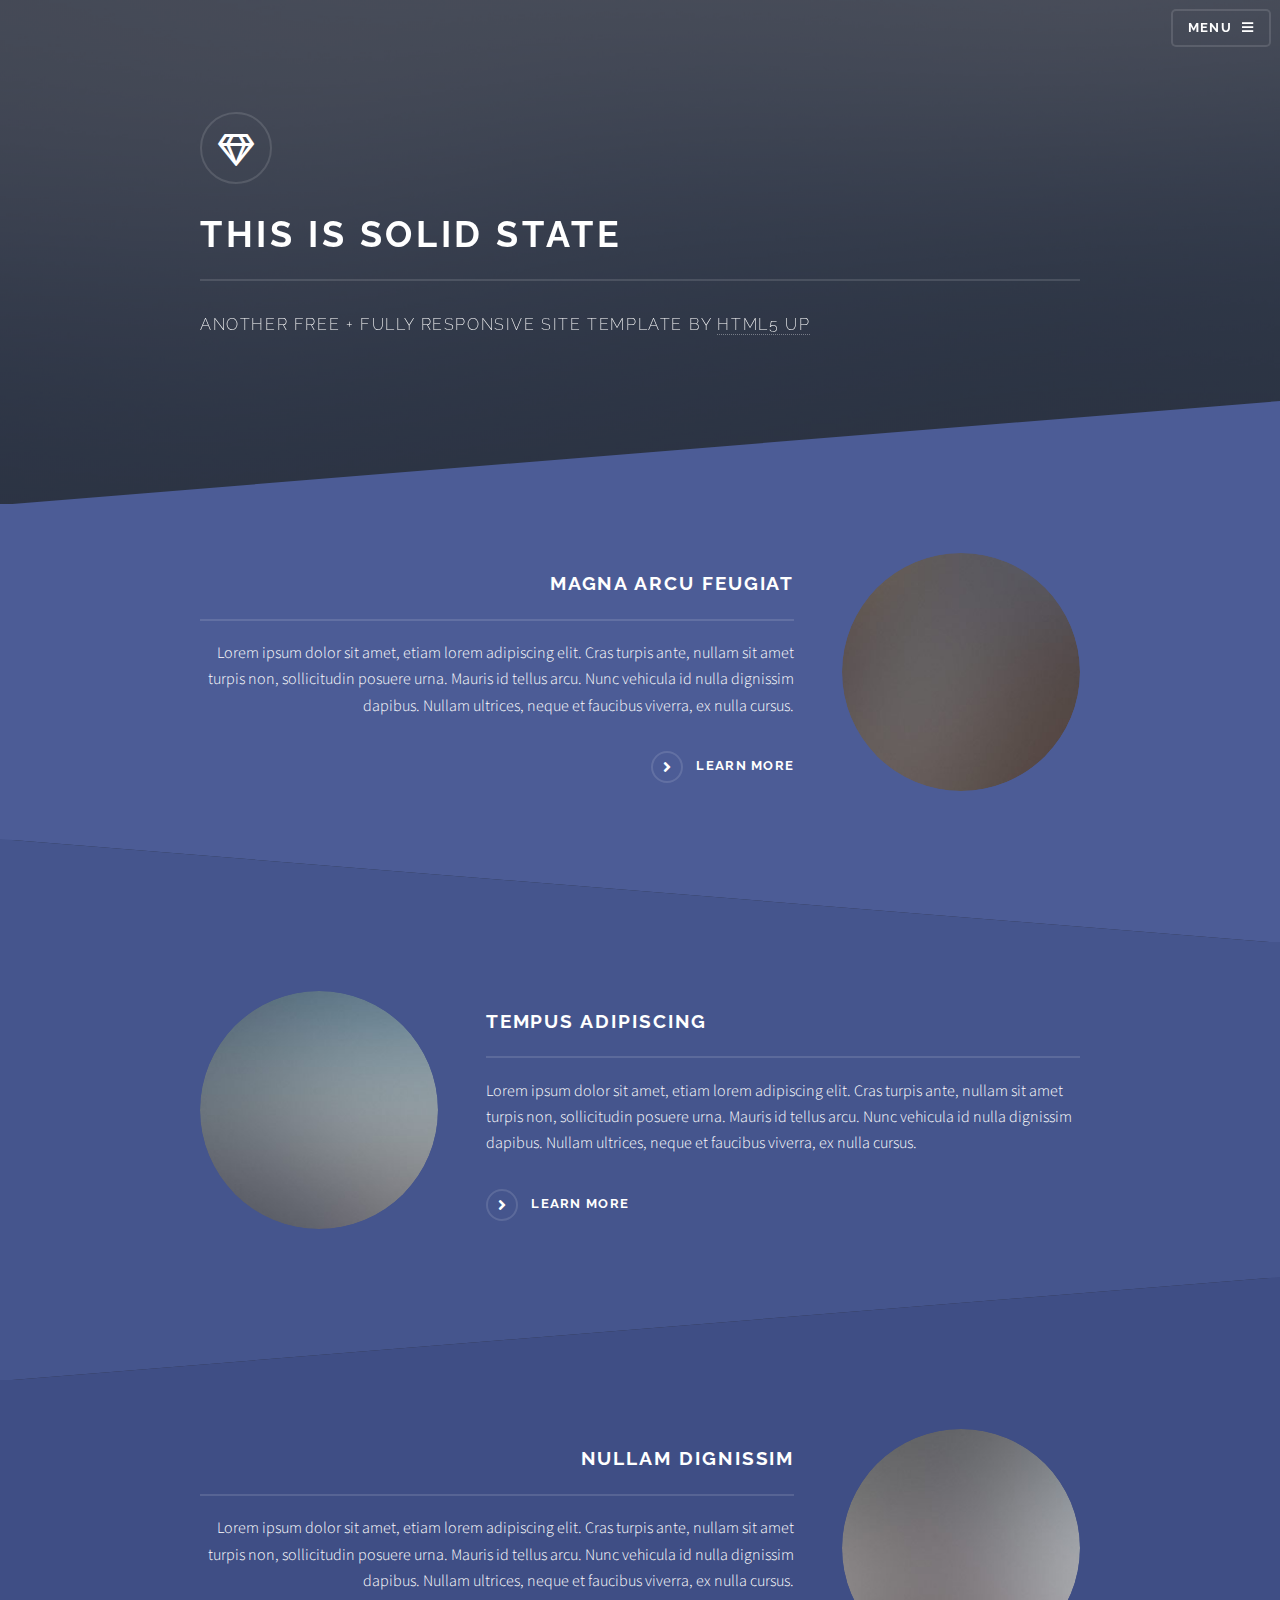
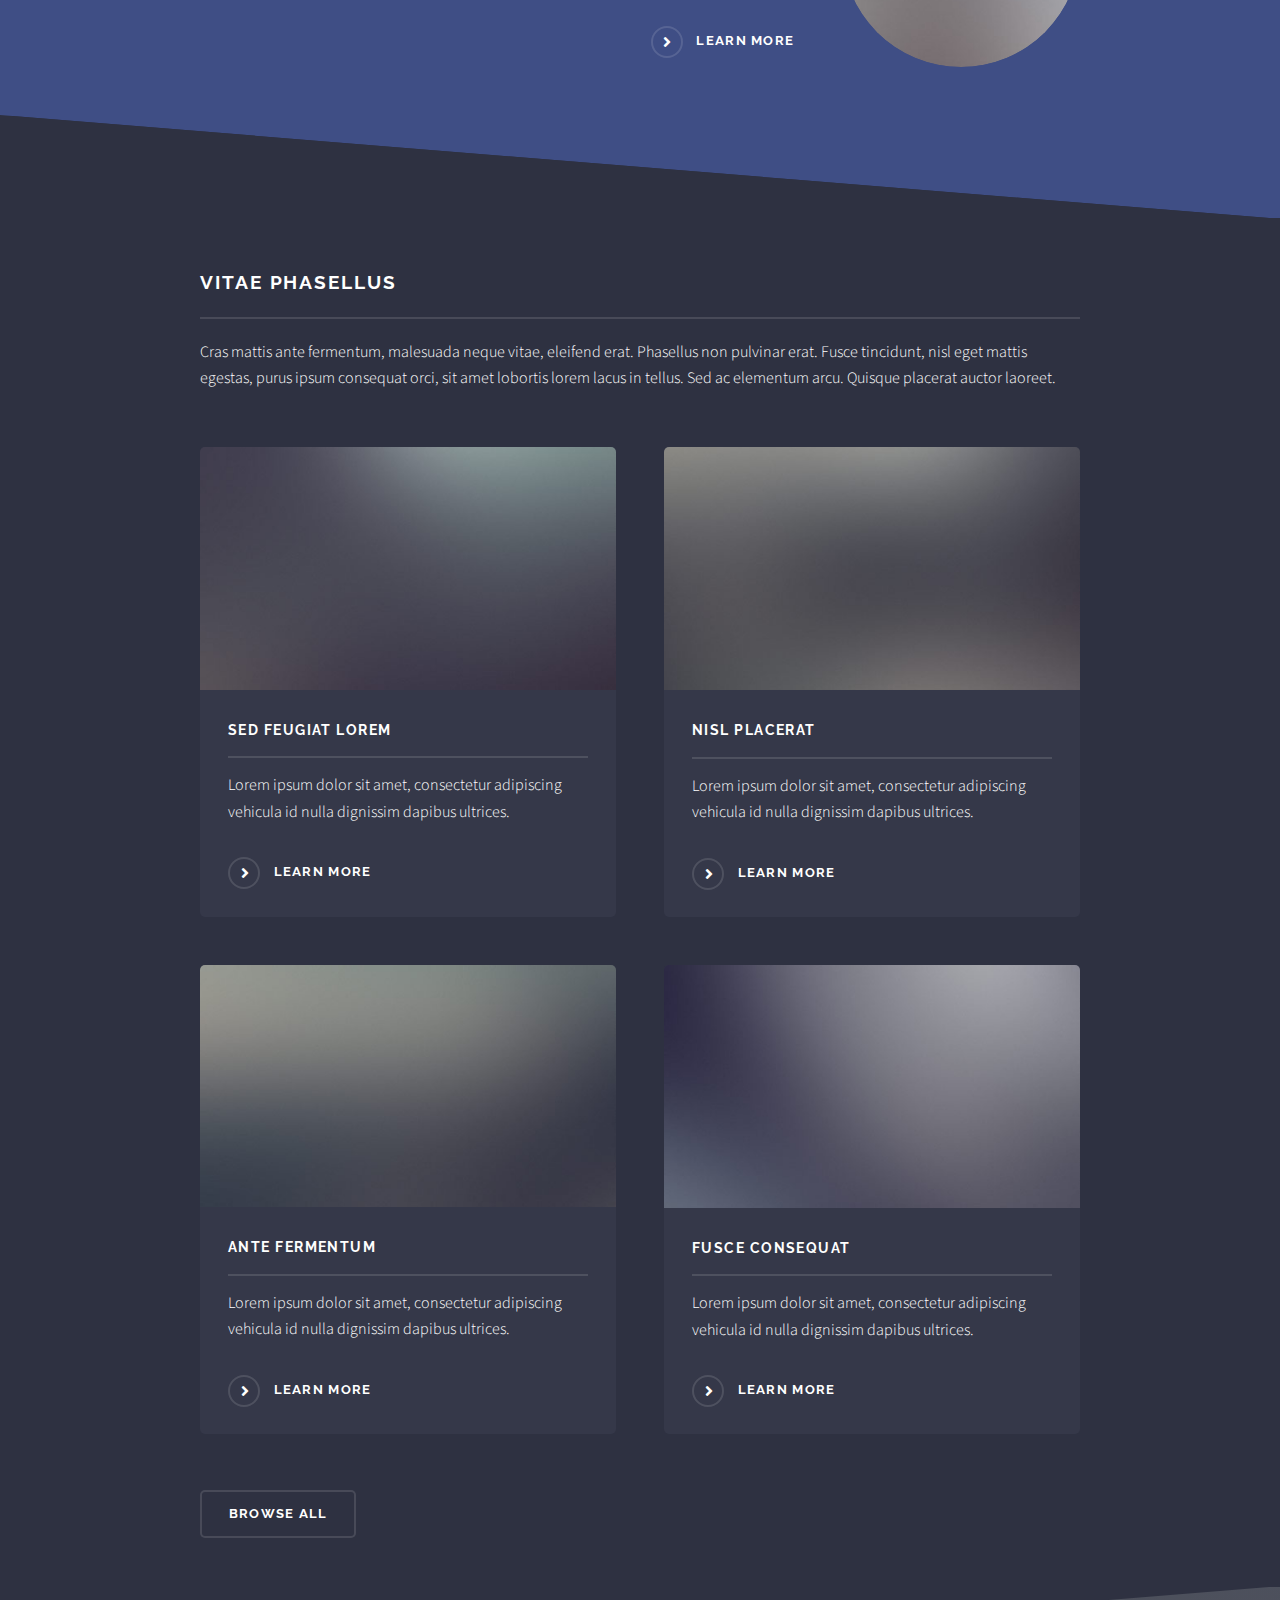
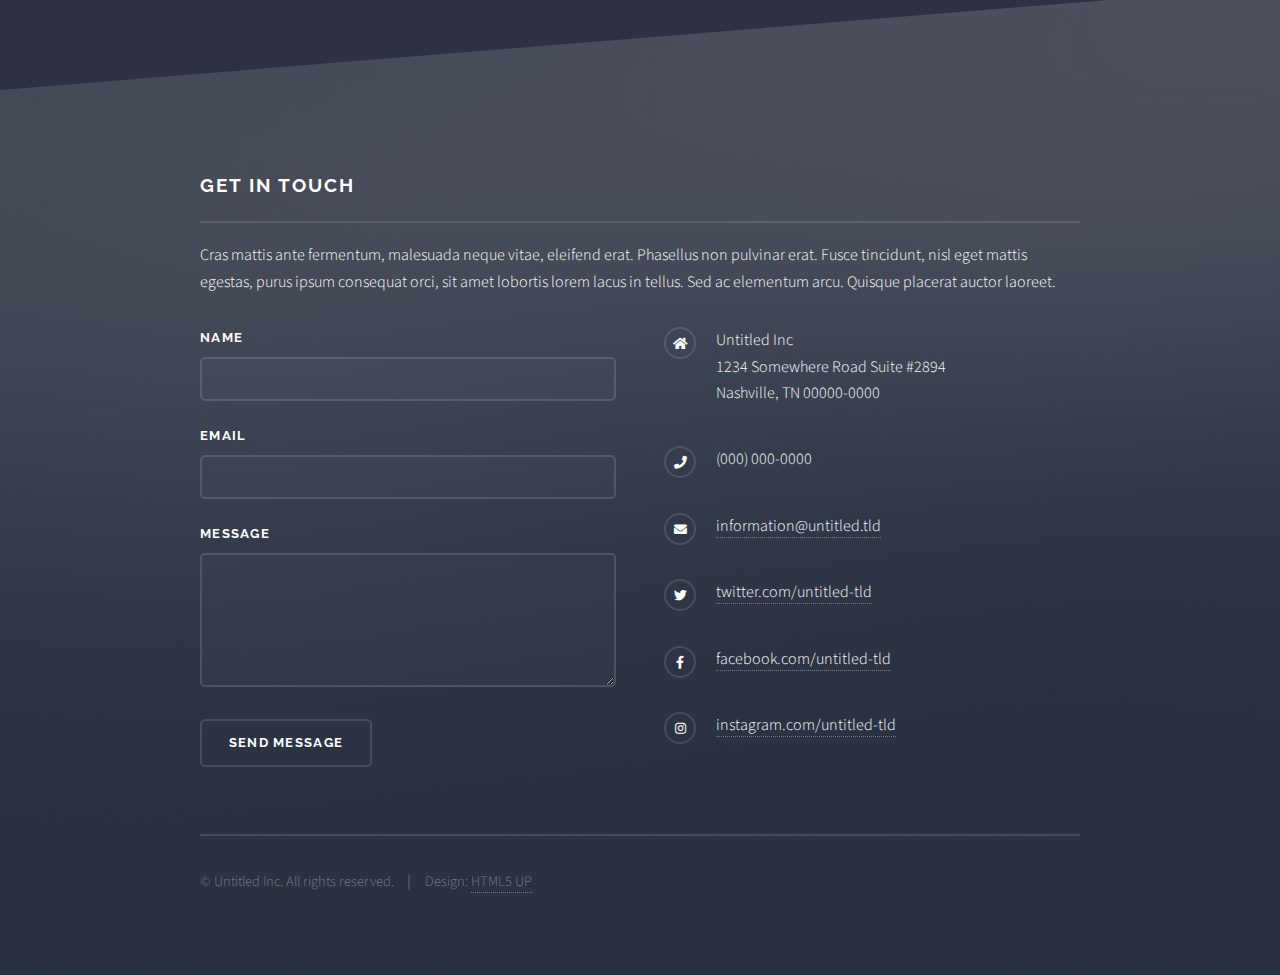
==== index.html @ 5099a747 "Added template files" ====
<!DOCTYPE HTML>
<!--
	Solid State by HTML5 UP
	html5up.net | @ajlkn
	Free for personal and commercial use under the CCA 3.0 license (html5up.net/license)
-->
<html>
	<head>
		<title>Solid State by HTML5 UP</title>
		<meta charset="utf-8" />
		<meta name="viewport" content="width=device-width, initial-scale=1, user-scalable=no" />
		<link rel="stylesheet" href="assets/css/main.css" />
		<noscript><link rel="stylesheet" href="assets/css/noscript.css" /></noscript>
	</head>
	<body class="is-preload">

		<!-- Page Wrapper -->
			<div id="page-wrapper">

				<!-- Header -->
					<header id="header" class="alt">
						<h1><a href="index.html">Solid State</a></h1>
						<nav>
							<a href="#menu">Menu</a>
						</nav>
					</header>

				<!-- Menu -->
					<nav id="menu">
						<div class="inner">
							<h2>Menu</h2>
							<ul class="links">
								<li><a href="index.html">Home</a></li>
								<li><a href="generic.html">Generic</a></li>
								<li><a href="elements.html">Elements</a></li>
								<li><a href="#">Log In</a></li>
								<li><a href="#">Sign Up</a></li>
							</ul>
							<a href="#" class="close">Close</a>
						</div>
					</nav>

				<!-- Banner -->
					<section id="banner">
						<div class="inner">
							<div class="logo"><span class="icon fa-gem"></span></div>
							<h2>This is Solid State</h2>
							<p>Another free + fully responsive site template by <a href="http://html5up.net">HTML5 UP</a></p>
						</div>
					</section>

				<!-- Wrapper -->
					<section id="wrapper">

						<!-- One -->
							<section id="one" class="wrapper spotlight style1">
								<div class="inner">
									<a href="#" class="image"><img src="images/pic01.jpg" alt="" /></a>
									<div class="content">
										<h2 class="major">Magna arcu feugiat</h2>
										<p>Lorem ipsum dolor sit amet, etiam lorem adipiscing elit. Cras turpis ante, nullam sit amet turpis non, sollicitudin posuere urna. Mauris id tellus arcu. Nunc vehicula id nulla dignissim dapibus. Nullam ultrices, neque et faucibus viverra, ex nulla cursus.</p>
										<a href="#" class="special">Learn more</a>
									</div>
								</div>
							</section>

						<!-- Two -->
							<section id="two" class="wrapper alt spotlight style2">
								<div class="inner">
									<a href="#" class="image"><img src="images/pic02.jpg" alt="" /></a>
									<div class="content">
										<h2 class="major">Tempus adipiscing</h2>
										<p>Lorem ipsum dolor sit amet, etiam lorem adipiscing elit. Cras turpis ante, nullam sit amet turpis non, sollicitudin posuere urna. Mauris id tellus arcu. Nunc vehicula id nulla dignissim dapibus. Nullam ultrices, neque et faucibus viverra, ex nulla cursus.</p>
										<a href="#" class="special">Learn more</a>
									</div>
								</div>
							</section>

						<!-- Three -->
							<section id="three" class="wrapper spotlight style3">
								<div class="inner">
									<a href="#" class="image"><img src="images/pic03.jpg" alt="" /></a>
									<div class="content">
										<h2 class="major">Nullam dignissim</h2>
										<p>Lorem ipsum dolor sit amet, etiam lorem adipiscing elit. Cras turpis ante, nullam sit amet turpis non, sollicitudin posuere urna. Mauris id tellus arcu. Nunc vehicula id nulla dignissim dapibus. Nullam ultrices, neque et faucibus viverra, ex nulla cursus.</p>
										<a href="#" class="special">Learn more</a>
									</div>
								</div>
							</section>

						<!-- Four -->
							<section id="four" class="wrapper alt style1">
								<div class="inner">
									<h2 class="major">Vitae phasellus</h2>
									<p>Cras mattis ante fermentum, malesuada neque vitae, eleifend erat. Phasellus non pulvinar erat. Fusce tincidunt, nisl eget mattis egestas, purus ipsum consequat orci, sit amet lobortis lorem lacus in tellus. Sed ac elementum arcu. Quisque placerat auctor laoreet.</p>
									<section class="features">
										<article>
											<a href="#" class="image"><img src="images/pic04.jpg" alt="" /></a>
											<h3 class="major">Sed feugiat lorem</h3>
											<p>Lorem ipsum dolor sit amet, consectetur adipiscing vehicula id nulla dignissim dapibus ultrices.</p>
											<a href="#" class="special">Learn more</a>
										</article>
										<article>
											<a href="#" class="image"><img src="images/pic05.jpg" alt="" /></a>
											<h3 class="major">Nisl placerat</h3>
											<p>Lorem ipsum dolor sit amet, consectetur adipiscing vehicula id nulla dignissim dapibus ultrices.</p>
											<a href="#" class="special">Learn more</a>
										</article>
										<article>
											<a href="#" class="image"><img src="images/pic06.jpg" alt="" /></a>
											<h3 class="major">Ante fermentum</h3>
											<p>Lorem ipsum dolor sit amet, consectetur adipiscing vehicula id nulla dignissim dapibus ultrices.</p>
											<a href="#" class="special">Learn more</a>
										</article>
										<article>
											<a href="#" class="image"><img src="images/pic07.jpg" alt="" /></a>
											<h3 class="major">Fusce consequat</h3>
											<p>Lorem ipsum dolor sit amet, consectetur adipiscing vehicula id nulla dignissim dapibus ultrices.</p>
											<a href="#" class="special">Learn more</a>
										</article>
									</section>
									<ul class="actions">
										<li><a href="#" class="button">Browse All</a></li>
									</ul>
								</div>
							</section>

					</section>

				<!-- Footer -->
					<section id="footer">
						<div class="inner">
							<h2 class="major">Get in touch</h2>
							<p>Cras mattis ante fermentum, malesuada neque vitae, eleifend erat. Phasellus non pulvinar erat. Fusce tincidunt, nisl eget mattis egestas, purus ipsum consequat orci, sit amet lobortis lorem lacus in tellus. Sed ac elementum arcu. Quisque placerat auctor laoreet.</p>
							<form method="post" action="#">
								<div class="fields">
									<div class="field">
										<label for="name">Name</label>
										<input type="text" name="name" id="name" />
									</div>
									<div class="field">
										<label for="email">Email</label>
										<input type="email" name="email" id="email" />
									</div>
									<div class="field">
										<label for="message">Message</label>
										<textarea name="message" id="message" rows="4"></textarea>
									</div>
								</div>
								<ul class="actions">
									<li><input type="submit" value="Send Message" /></li>
								</ul>
							</form>
							<ul class="contact">
								<li class="icon solid fa-home">
									Untitled Inc<br />
									1234 Somewhere Road Suite #2894<br />
									Nashville, TN 00000-0000
								</li>
								<li class="icon solid fa-phone">(000) 000-0000</li>
								<li class="icon solid fa-envelope"><a href="#">information@untitled.tld</a></li>
								<li class="icon brands fa-twitter"><a href="#">twitter.com/untitled-tld</a></li>
								<li class="icon brands fa-facebook-f"><a href="#">facebook.com/untitled-tld</a></li>
								<li class="icon brands fa-instagram"><a href="#">instagram.com/untitled-tld</a></li>
							</ul>
							<ul class="copyright">
								<li>&copy; Untitled Inc. All rights reserved.</li><li>Design: <a href="http://html5up.net">HTML5 UP</a></li>
							</ul>
						</div>
					</section>

			</div>

		<!-- Scripts -->
			<script src="assets/js/jquery.min.js"></script>
			<script src="assets/js/jquery.scrollex.min.js"></script>
			<script src="assets/js/browser.min.js"></script>
			<script src="assets/js/breakpoints.min.js"></script>
			<script src="assets/js/util.js"></script>
			<script src="assets/js/main.js"></script>

	</body>
</html>
---- assets/css/main.css ----
@import url(fontawesome-all.min.css);
@import url("https://fonts.googleapis.com/css?family=Raleway:200,700|Source+Sans+Pro:300,600,300italic,600italic");

/*
	Solid State by HTML5 UP
	html5up.net | @ajlkn
	Free for personal and commercial use under the CCA 3.0 license (html5up.net/license)
*/

html, body, div, span, applet, object,
iframe, h1, h2, h3, h4, h5, h6, p, blockquote,
pre, a, abbr, acronym, address, big, cite,
code, del, dfn, em, img, ins, kbd, q, s, samp,
small, strike, strong, sub, sup, tt, var, b,
u, i, center, dl, dt, dd, ol, ul, li, fieldset,
form, label, legend, table, caption, tbody,
tfoot, thead, tr, th, td, article, aside,
canvas, details, embed, figure, figcaption,
footer, header, hgroup, menu, nav, output, ruby,
section, summary, time, mark, audio, video {
	margin: 0;
	padding: 0;
	border: 0;
	font-size: 100%;
	font: inherit;
	vertical-align: baseline;}

article, aside, details, figcaption, figure,
footer, header, hgroup, menu, nav, section {
	display: block;}

body {
	line-height: 1;
}

ol, ul {
	list-style: none;
}

blockquote, q {
	quotes: none;
}

	blockquote:before, blockquote:after, q:before, q:after {
		content: '';
		content: none;
	}

table {
	border-collapse: collapse;
	border-spacing: 0;
}

body {
	-webkit-text-size-adjust: none;
}

mark {
	background-color: transparent;
	color: inherit;
}

input::-moz-focus-inner {
	border: 0;
	padding: 0;
}

input, select, textarea {
	-moz-appearance: none;
	-webkit-appearance: none;
	-ms-appearance: none;
	appearance: none;
}

/* Basic */

	@-ms-viewport {
		width: device-width;
	}

	body {
		-ms-overflow-style: scrollbar;
	}

	@media screen and (max-width: 480px) {

		html, body {
			min-width: 320px;
		}

	}

	html {
		box-sizing: border-box;
	}

	*, *:before, *:after {
		box-sizing: inherit;
	}

	body {
		background-color: #2e3141;
		background-image: linear-gradient(to top, rgba(46, 49, 65, 0.8), rgba(46, 49, 65, 0.8)), url("../../images/bg.jpg");
		background-size: auto, cover;
		background-attachment: fixed, fixed;
		background-position: center, center;
	}

		body.is-preload *, body.is-preload *:before, body.is-preload *:after {
			-moz-animation: none !important;
			-webkit-animation: none !important;
			-ms-animation: none !important;
			animation: none !important;
			-moz-transition: none !important;
			-webkit-transition: none !important;
			-ms-transition: none !important;
			transition: none !important;
		}

/* Type */

	body, input, select, textarea {
		color: #ffffff;
		font-family: "Source Sans Pro", Helvetica, sans-serif;
		font-size: 16.5pt;
		font-weight: 300;
		line-height: 1.65;
	}

		@media screen and (max-width: 1680px) {

			body, input, select, textarea {
				font-size: 13pt;
			}

		}

		@media screen and (max-width: 1280px) {

			body, input, select, textarea {
				font-size: 12pt;
			}

		}

		@media screen and (max-width: 980px) {

			body, input, select, textarea {
				font-size: 12pt;
			}

		}

		@media screen and (max-width: 736px) {

			body, input, select, textarea {
				font-size: 12pt;
			}

		}

		@media screen and (max-width: 480px) {

			body, input, select, textarea {
				font-size: 12pt;
			}

		}

	a {
		-moz-transition: color 0.2s ease-in-out, border-bottom-color 0.2s ease-in-out;
		-webkit-transition: color 0.2s ease-in-out, border-bottom-color 0.2s ease-in-out;
		-ms-transition: color 0.2s ease-in-out, border-bottom-color 0.2s ease-in-out;
		transition: color 0.2s ease-in-out, border-bottom-color 0.2s ease-in-out;
		border-bottom: dotted 1px rgba(255, 255, 255, 0.35);
		color: #ffffff;
		text-decoration: none;
	}

		a:hover {
			border-bottom-color: transparent;
			color: #ffffff !important;
		}

		a.special:not(.button) {
			text-decoration: none;
			border-bottom: 0;
			display: block;
			font-family: Raleway, Helvetica, sans-serif;
			font-size: 0.8em;
			font-weight: 700;
			letter-spacing: 0.1em;
			margin: 0 0 2em 0;
			text-transform: uppercase;
		}

			a.special:not(.button):before {
				-moz-osx-font-smoothing: grayscale;
				-webkit-font-smoothing: antialiased;
				display: inline-block;
				font-style: normal;
				font-variant: normal;
				text-rendering: auto;
				line-height: 1;
				text-transform: none !important;
				font-family: 'Font Awesome 5 Free';
				font-weight: 900;
			}

			a.special:not(.button):before {
				-moz-transition: background-color 0.2s ease-in-out;
				-webkit-transition: background-color 0.2s ease-in-out;
				-ms-transition: background-color 0.2s ease-in-out;
				transition: background-color 0.2s ease-in-out;
				border-radius: 100%;
				border: solid 2px rgba(255, 255, 255, 0.125);
				content: '\f105';
				display: inline-block;
				font-size: 1.25em;
				height: 2em;
				line-height: 1.75em;
				margin-right: 0.85em;
				text-align: center;
				text-indent: 0.15em;
				vertical-align: middle;
				width: 2em;
			}

			a.special:not(.button):hover:before {
				background-color: rgba(255, 255, 255, 0.025);
			}

			a.special:not(.button):active:before {
				background-color: rgba(255, 255, 255, 0.075);
			}

	strong, b {
		color: #ffffff;
		font-weight: 600;
	}

	em, i {
		font-style: italic;
	}

	p {
		margin: 0 0 2em 0;
	}

	h1, h2, h3, h4, h5, h6 {
		color: #ffffff;
		font-family: Raleway, Helvetica, sans-serif;
		font-weight: 700;
		letter-spacing: 0.1em;
		margin: 0 0 1em 0;
		text-transform: uppercase;
	}

		h1 a, h2 a, h3 a, h4 a, h5 a, h6 a {
			color: inherit;
			text-decoration: none;
			border-bottom: 0;
		}

		h1 span, h2 span, h3 span, h4 span, h5 span, h6 span {
			font-weight: 200;
		}

		h1.major, h2.major, h3.major, h4.major, h5.major, h6.major {
			padding-bottom: 1em;
			border-bottom: solid 2px rgba(255, 255, 255, 0.125);
		}

	h2 {
		font-size: 1.2em;
	}

	h3 {
		font-size: 0.9em;
	}

	h4 {
		font-size: 0.7em;
	}

	h5 {
		font-size: 0.7em;
	}

	h6 {
		font-size: 0.7em;
	}

	@media screen and (max-width: 736px) {

		h2 {
			font-size: 1em;
		}

		h3 {
			font-size: 0.8em;
		}

	}

	sub {
		font-size: 0.8em;
		position: relative;
		top: 0.5em;
	}

	sup {
		font-size: 0.8em;
		position: relative;
		top: -0.5em;
	}

	blockquote {
		border-left: solid 4px rgba(255, 255, 255, 0.125);
		font-style: italic;
		margin: 0 0 2em 0;
		padding: 0.5em 0 0.5em 2em;
	}

	code {
		background: rgba(255, 255, 255, 0.025);
		border-radius: 5px;
		border: solid 2px rgba(255, 255, 255, 0.125);
		font-family: "Courier New", monospace;
		font-size: 0.9em;
		margin: 0 0.25em;
		padding: 0.25em 0.65em;
	}

	pre {
		-webkit-overflow-scrolling: touch;
		font-family: "Courier New", monospace;
		font-size: 0.9em;
		margin: 0 0 2em 0;
	}

		pre code {
			display: block;
			line-height: 1.75em;
			padding: 1em 1.5em;
			overflow-x: auto;
		}

	hr {
		border: 0;
		border-bottom: solid 2px rgba(255, 255, 255, 0.125);
		margin: 2.5em 0;
	}

		hr.major {
			margin: 4em 0;
		}

	.align-left {
		text-align: left;
	}

	.align-center {
		text-align: center;
	}

	.align-right {
		text-align: right;
	}

/* Row */

	.row {
		display: flex;
		flex-wrap: wrap;
		box-sizing: border-box;
		align-items: stretch;
	}

		.row > * {
			box-sizing: border-box;
		}

		.row.gtr-uniform > * > :last-child {
			margin-bottom: 0;
		}

		.row.aln-left {
			justify-content: flex-start;
		}

		.row.aln-center {
			justify-content: center;
		}

		.row.aln-right {
			justify-content: flex-end;
		}

		.row.aln-top {
			align-items: flex-start;
		}

		.row.aln-middle {
			align-items: center;
		}

		.row.aln-bottom {
			align-items: flex-end;
		}

		.row > .imp {
			order: -1;
		}

		.row > .col-1 {
			width: 8.33333%;
		}

		.row > .off-1 {
			margin-left: 8.33333%;
		}

		.row > .col-2 {
			width: 16.66667%;
		}

		.row > .off-2 {
			margin-left: 16.66667%;
		}

		.row > .col-3 {
			width: 25%;
		}

		.row > .off-3 {
			margin-left: 25%;
		}

		.row > .col-4 {
			width: 33.33333%;
		}

		.row > .off-4 {
			margin-left: 33.33333%;
		}

		.row > .col-5 {
			width: 41.66667%;
		}

		.row > .off-5 {
			margin-left: 41.66667%;
		}

		.row > .col-6 {
			width: 50%;
		}

		.row > .off-6 {
			margin-left: 50%;
		}

		.row > .col-7 {
			width: 58.33333%;
		}

		.row > .off-7 {
			margin-left: 58.33333%;
		}

		.row > .col-8 {
			width: 66.66667%;
		}

		.row > .off-8 {
			margin-left: 66.66667%;
		}

		.row > .col-9 {
			width: 75%;
		}

		.row > .off-9 {
			margin-left: 75%;
		}

		.row > .col-10 {
			width: 83.33333%;
		}

		.row > .off-10 {
			margin-left: 83.33333%;
		}

		.row > .col-11 {
			width: 91.66667%;
		}

		.row > .off-11 {
			margin-left: 91.66667%;
		}

		.row > .col-12 {
			width: 100%;
		}

		.row > .off-12 {
			margin-left: 100%;
		}

		.row.gtr-0 {
			margin-top: 0;
			margin-left: 0em;
		}

			.row.gtr-0 > * {
				padding: 0 0 0 0em;
			}

			.row.gtr-0.gtr-uniform {
				margin-top: 0em;
			}

				.row.gtr-0.gtr-uniform > * {
					padding-top: 0em;
				}

		.row.gtr-25 {
			margin-top: 0;
			margin-left: -0.4375em;
		}

			.row.gtr-25 > * {
				padding: 0 0 0 0.4375em;
			}

			.row.gtr-25.gtr-uniform {
				margin-top: -0.4375em;
			}

				.row.gtr-25.gtr-uniform > * {
					padding-top: 0.4375em;
				}

		.row.gtr-50 {
			margin-top: 0;
			margin-left: -0.875em;
		}

			.row.gtr-50 > * {
				padding: 0 0 0 0.875em;
			}

			.row.gtr-50.gtr-uniform {
				margin-top: -0.875em;
			}

				.row.gtr-50.gtr-uniform > * {
					padding-top: 0.875em;
				}

		.row {
			margin-top: 0;
			margin-left: -1.75em;
		}

			.row > * {
				padding: 0 0 0 1.75em;
			}

			.row.gtr-uniform {
				margin-top: -1.75em;
			}

				.row.gtr-uniform > * {
					padding-top: 1.75em;
				}

		.row.gtr-150 {
			margin-top: 0;
			margin-left: -2.625em;
		}

			.row.gtr-150 > * {
				padding: 0 0 0 2.625em;
			}

			.row.gtr-150.gtr-uniform {
				margin-top: -2.625em;
			}

				.row.gtr-150.gtr-uniform > * {
					padding-top: 2.625em;
				}

		.row.gtr-200 {
			margin-top: 0;
			margin-left: -3.5em;
		}

			.row.gtr-200 > * {
				padding: 0 0 0 3.5em;
			}

			.row.gtr-200.gtr-uniform {
				margin-top: -3.5em;
			}

				.row.gtr-200.gtr-uniform > * {
					padding-top: 3.5em;
				}

		@media screen and (max-width: 1680px) {

			.row {
				display: flex;
				flex-wrap: wrap;
				box-sizing: border-box;
				align-items: stretch;
			}

				.row > * {
					box-sizing: border-box;
				}

				.row.gtr-uniform > * > :last-child {
					margin-bottom: 0;
				}

				.row.aln-left {
					justify-content: flex-start;
				}

				.row.aln-center {
					justify-content: center;
				}

				.row.aln-right {
					justify-content: flex-end;
				}

				.row.aln-top {
					align-items: flex-start;
				}

				.row.aln-middle {
					align-items: center;
				}

				.row.aln-bottom {
					align-items: flex-end;
				}

				.row > .imp-xlarge {
					order: -1;
				}

				.row > .col-1-xlarge {
					width: 8.33333%;
				}

				.row > .off-1-xlarge {
					margin-left: 8.33333%;
				}

				.row > .col-2-xlarge {
					width: 16.66667%;
				}

				.row > .off-2-xlarge {
					margin-left: 16.66667%;
				}

				.row > .col-3-xlarge {
					width: 25%;
				}

				.row > .off-3-xlarge {
					margin-left: 25%;
				}

				.row > .col-4-xlarge {
					width: 33.33333%;
				}

				.row > .off-4-xlarge {
					margin-left: 33.33333%;
				}

				.row > .col-5-xlarge {
					width: 41.66667%;
				}

				.row > .off-5-xlarge {
					margin-left: 41.66667%;
				}

				.row > .col-6-xlarge {
					width: 50%;
				}

				.row > .off-6-xlarge {
					margin-left: 50%;
				}

				.row > .col-7-xlarge {
					width: 58.33333%;
				}

				.row > .off-7-xlarge {
					margin-left: 58.33333%;
				}

				.row > .col-8-xlarge {
					width: 66.66667%;
				}

				.row > .off-8-xlarge {
					margin-left: 66.66667%;
				}

				.row > .col-9-xlarge {
					width: 75%;
				}

				.row > .off-9-xlarge {
					margin-left: 75%;
				}

				.row > .col-10-xlarge {
					width: 83.33333%;
				}

				.row > .off-10-xlarge {
					margin-left: 83.33333%;
				}

				.row > .col-11-xlarge {
					width: 91.66667%;
				}

				.row > .off-11-xlarge {
					margin-left: 91.66667%;
				}

				.row > .col-12-xlarge {
					width: 100%;
				}

				.row > .off-12-xlarge {
					margin-left: 100%;
				}

				.row.gtr-0 {
					margin-top: 0;
					margin-left: 0em;
				}

					.row.gtr-0 > * {
						padding: 0 0 0 0em;
					}

					.row.gtr-0.gtr-uniform {
						margin-top: 0em;
					}

						.row.gtr-0.gtr-uniform > * {
							padding-top: 0em;
						}

				.row.gtr-25 {
					margin-top: 0;
					margin-left: -0.4375em;
				}

					.row.gtr-25 > * {
						padding: 0 0 0 0.4375em;
					}

					.row.gtr-25.gtr-uniform {
						margin-top: -0.4375em;
					}

						.row.gtr-25.gtr-uniform > * {
							padding-top: 0.4375em;
						}

				.row.gtr-50 {
					margin-top: 0;
					margin-left: -0.875em;
				}

					.row.gtr-50 > * {
						padding: 0 0 0 0.875em;
					}

					.row.gtr-50.gtr-uniform {
						margin-top: -0.875em;
					}

						.row.gtr-50.gtr-uniform > * {
							padding-top: 0.875em;
						}

				.row {
					margin-top: 0;
					margin-left: -1.75em;
				}

					.row > * {
						padding: 0 0 0 1.75em;
					}

					.row.gtr-uniform {
						margin-top: -1.75em;
					}

						.row.gtr-uniform > * {
							padding-top: 1.75em;
						}

				.row.gtr-150 {
					margin-top: 0;
					margin-left: -2.625em;
				}

					.row.gtr-150 > * {
						padding: 0 0 0 2.625em;
					}

					.row.gtr-150.gtr-uniform {
						margin-top: -2.625em;
					}

						.row.gtr-150.gtr-uniform > * {
							padding-top: 2.625em;
						}

				.row.gtr-200 {
					margin-top: 0;
					margin-left: -3.5em;
				}

					.row.gtr-200 > * {
						padding: 0 0 0 3.5em;
					}

					.row.gtr-200.gtr-uniform {
						margin-top: -3.5em;
					}

						.row.gtr-200.gtr-uniform > * {
							padding-top: 3.5em;
						}

		}

		@media screen and (max-width: 1280px) {

			.row {
				display: flex;
				flex-wrap: wrap;
				box-sizing: border-box;
				align-items: stretch;
			}

				.row > * {
					box-sizing: border-box;
				}

				.row.gtr-uniform > * > :last-child {
					margin-bottom: 0;
				}

				.row.aln-left {
					justify-content: flex-start;
				}

				.row.aln-center {
					justify-content: center;
				}

				.row.aln-right {
					justify-content: flex-end;
				}

				.row.aln-top {
					align-items: flex-start;
				}

				.row.aln-middle {
					align-items: center;
				}

				.row.aln-bottom {
					align-items: flex-end;
				}

				.row > .imp-large {
					order: -1;
				}

				.row > .col-1-large {
					width: 8.33333%;
				}

				.row > .off-1-large {
					margin-left: 8.33333%;
				}

				.row > .col-2-large {
					width: 16.66667%;
				}

				.row > .off-2-large {
					margin-left: 16.66667%;
				}

				.row > .col-3-large {
					width: 25%;
				}

				.row > .off-3-large {
					margin-left: 25%;
				}

				.row > .col-4-large {
					width: 33.33333%;
				}

				.row > .off-4-large {
					margin-left: 33.33333%;
				}

				.row > .col-5-large {
					width: 41.66667%;
				}

				.row > .off-5-large {
					margin-left: 41.66667%;
				}

				.row > .col-6-large {
					width: 50%;
				}

				.row > .off-6-large {
					margin-left: 50%;
				}

				.row > .col-7-large {
					width: 58.33333%;
				}

				.row > .off-7-large {
					margin-left: 58.33333%;
				}

				.row > .col-8-large {
					width: 66.66667%;
				}

				.row > .off-8-large {
					margin-left: 66.66667%;
				}

				.row > .col-9-large {
					width: 75%;
				}

				.row > .off-9-large {
					margin-left: 75%;
				}

				.row > .col-10-large {
					width: 83.33333%;
				}

				.row > .off-10-large {
					margin-left: 83.33333%;
				}

				.row > .col-11-large {
					width: 91.66667%;
				}

				.row > .off-11-large {
					margin-left: 91.66667%;
				}

				.row > .col-12-large {
					width: 100%;
				}

				.row > .off-12-large {
					margin-left: 100%;
				}

				.row.gtr-0 {
					margin-top: 0;
					margin-left: 0em;
				}

					.row.gtr-0 > * {
						padding: 0 0 0 0em;
					}

					.row.gtr-0.gtr-uniform {
						margin-top: 0em;
					}

						.row.gtr-0.gtr-uniform > * {
							padding-top: 0em;
						}

				.row.gtr-25 {
					margin-top: 0;
					margin-left: -0.4375em;
				}

					.row.gtr-25 > * {
						padding: 0 0 0 0.4375em;
					}

					.row.gtr-25.gtr-uniform {
						margin-top: -0.4375em;
					}

						.row.gtr-25.gtr-uniform > * {
							padding-top: 0.4375em;
						}

				.row.gtr-50 {
					margin-top: 0;
					margin-left: -0.875em;
				}

					.row.gtr-50 > * {
						padding: 0 0 0 0.875em;
					}

					.row.gtr-50.gtr-uniform {
						margin-top: -0.875em;
					}

						.row.gtr-50.gtr-uniform > * {
							padding-top: 0.875em;
						}

				.row {
					margin-top: 0;
					margin-left: -1.75em;
				}

					.row > * {
						padding: 0 0 0 1.75em;
					}

					.row.gtr-uniform {
						margin-top: -1.75em;
					}

						.row.gtr-uniform > * {
							padding-top: 1.75em;
						}

				.row.gtr-150 {
					margin-top: 0;
					margin-left: -2.625em;
				}

					.row.gtr-150 > * {
						padding: 0 0 0 2.625em;
					}

					.row.gtr-150.gtr-uniform {
						margin-top: -2.625em;
					}

						.row.gtr-150.gtr-uniform > * {
							padding-top: 2.625em;
						}

				.row.gtr-200 {
					margin-top: 0;
					margin-left: -3.5em;
				}

					.row.gtr-200 > * {
						padding: 0 0 0 3.5em;
					}

					.row.gtr-200.gtr-uniform {
						margin-top: -3.5em;
					}

						.row.gtr-200.gtr-uniform > * {
							padding-top: 3.5em;
						}

		}

		@media screen and (max-width: 980px) {

			.row {
				display: flex;
				flex-wrap: wrap;
				box-sizing: border-box;
				align-items: stretch;
			}

				.row > * {
					box-sizing: border-box;
				}

				.row.gtr-uniform > * > :last-child {
					margin-bottom: 0;
				}

				.row.aln-left {
					justify-content: flex-start;
				}

				.row.aln-center {
					justify-content: center;
				}

				.row.aln-right {
					justify-content: flex-end;
				}

				.row.aln-top {
					align-items: flex-start;
				}

				.row.aln-middle {
					align-items: center;
				}

				.row.aln-bottom {
					align-items: flex-end;
				}

				.row > .imp-medium {
					order: -1;
				}

				.row > .col-1-medium {
					width: 8.33333%;
				}

				.row > .off-1-medium {
					margin-left: 8.33333%;
				}

				.row > .col-2-medium {
					width: 16.66667%;
				}

				.row > .off-2-medium {
					margin-left: 16.66667%;
				}

				.row > .col-3-medium {
					width: 25%;
				}

				.row > .off-3-medium {
					margin-left: 25%;
				}

				.row > .col-4-medium {
					width: 33.33333%;
				}

				.row > .off-4-medium {
					margin-left: 33.33333%;
				}

				.row > .col-5-medium {
					width: 41.66667%;
				}

				.row > .off-5-medium {
					margin-left: 41.66667%;
				}

				.row > .col-6-medium {
					width: 50%;
				}

				.row > .off-6-medium {
					margin-left: 50%;
				}

				.row > .col-7-medium {
					width: 58.33333%;
				}

				.row > .off-7-medium {
					margin-left: 58.33333%;
				}

				.row > .col-8-medium {
					width: 66.66667%;
				}

				.row > .off-8-medium {
					margin-left: 66.66667%;
				}

				.row > .col-9-medium {
					width: 75%;
				}

				.row > .off-9-medium {
					margin-left: 75%;
				}

				.row > .col-10-medium {
					width: 83.33333%;
				}

				.row > .off-10-medium {
					margin-left: 83.33333%;
				}

				.row > .col-11-medium {
					width: 91.66667%;
				}

				.row > .off-11-medium {
					margin-left: 91.66667%;
				}

				.row > .col-12-medium {
					width: 100%;
				}

				.row > .off-12-medium {
					margin-left: 100%;
				}

				.row.gtr-0 {
					margin-top: 0;
					margin-left: 0em;
				}

					.row.gtr-0 > * {
						padding: 0 0 0 0em;
					}

					.row.gtr-0.gtr-uniform {
						margin-top: 0em;
					}

						.row.gtr-0.gtr-uniform > * {
							padding-top: 0em;
						}

				.row.gtr-25 {
					margin-top: 0;
					margin-left: -0.4375em;
				}

					.row.gtr-25 > * {
						padding: 0 0 0 0.4375em;
					}

					.row.gtr-25.gtr-uniform {
						margin-top: -0.4375em;
					}

						.row.gtr-25.gtr-uniform > * {
							padding-top: 0.4375em;
						}

				.row.gtr-50 {
					margin-top: 0;
					margin-left: -0.875em;
				}

					.row.gtr-50 > * {
						padding: 0 0 0 0.875em;
					}

					.row.gtr-50.gtr-uniform {
						margin-top: -0.875em;
					}

						.row.gtr-50.gtr-uniform > * {
							padding-top: 0.875em;
						}

				.row {
					margin-top: 0;
					margin-left: -1.75em;
				}

					.row > * {
						padding: 0 0 0 1.75em;
					}

					.row.gtr-uniform {
						margin-top: -1.75em;
					}

						.row.gtr-uniform > * {
							padding-top: 1.75em;
						}

				.row.gtr-150 {
					margin-top: 0;
					margin-left: -2.625em;
				}

					.row.gtr-150 > * {
						padding: 0 0 0 2.625em;
					}

					.row.gtr-150.gtr-uniform {
						margin-top: -2.625em;
					}

						.row.gtr-150.gtr-uniform > * {
							padding-top: 2.625em;
						}

				.row.gtr-200 {
					margin-top: 0;
					margin-left: -3.5em;
				}

					.row.gtr-200 > * {
						padding: 0 0 0 3.5em;
					}

					.row.gtr-200.gtr-uniform {
						margin-top: -3.5em;
					}

						.row.gtr-200.gtr-uniform > * {
							padding-top: 3.5em;
						}

		}

		@media screen and (max-width: 736px) {

			.row {
				display: flex;
				flex-wrap: wrap;
				box-sizing: border-box;
				align-items: stretch;
			}

				.row > * {
					box-sizing: border-box;
				}

				.row.gtr-uniform > * > :last-child {
					margin-bottom: 0;
				}

				.row.aln-left {
					justify-content: flex-start;
				}

				.row.aln-center {
					justify-content: center;
				}

				.row.aln-right {
					justify-content: flex-end;
				}

				.row.aln-top {
					align-items: flex-start;
				}

				.row.aln-middle {
					align-items: center;
				}

				.row.aln-bottom {
					align-items: flex-end;
				}

				.row > .imp-small {
					order: -1;
				}

				.row > .col-1-small {
					width: 8.33333%;
				}

				.row > .off-1-small {
					margin-left: 8.33333%;
				}

				.row > .col-2-small {
					width: 16.66667%;
				}

				.row > .off-2-small {
					margin-left: 16.66667%;
				}

				.row > .col-3-small {
					width: 25%;
				}

				.row > .off-3-small {
					margin-left: 25%;
				}

				.row > .col-4-small {
					width: 33.33333%;
				}

				.row > .off-4-small {
					margin-left: 33.33333%;
				}

				.row > .col-5-small {
					width: 41.66667%;
				}

				.row > .off-5-small {
					margin-left: 41.66667%;
				}

				.row > .col-6-small {
					width: 50%;
				}

				.row > .off-6-small {
					margin-left: 50%;
				}

				.row > .col-7-small {
					width: 58.33333%;
				}

				.row > .off-7-small {
					margin-left: 58.33333%;
				}

				.row > .col-8-small {
					width: 66.66667%;
				}

				.row > .off-8-small {
					margin-left: 66.66667%;
				}

				.row > .col-9-small {
					width: 75%;
				}

				.row > .off-9-small {
					margin-left: 75%;
				}

				.row > .col-10-small {
					width: 83.33333%;
				}

				.row > .off-10-small {
					margin-left: 83.33333%;
				}

				.row > .col-11-small {
					width: 91.66667%;
				}

				.row > .off-11-small {
					margin-left: 91.66667%;
				}

				.row > .col-12-small {
					width: 100%;
				}

				.row > .off-12-small {
					margin-left: 100%;
				}

				.row.gtr-0 {
					margin-top: 0;
					margin-left: 0em;
				}

					.row.gtr-0 > * {
						padding: 0 0 0 0em;
					}

					.row.gtr-0.gtr-uniform {
						margin-top: 0em;
					}

						.row.gtr-0.gtr-uniform > * {
							padding-top: 0em;
						}

				.row.gtr-25 {
					margin-top: 0;
					margin-left: -0.3125em;
				}

					.row.gtr-25 > * {
						padding: 0 0 0 0.3125em;
					}

					.row.gtr-25.gtr-uniform {
						margin-top: -0.3125em;
					}

						.row.gtr-25.gtr-uniform > * {
							padding-top: 0.3125em;
						}

				.row.gtr-50 {
					margin-top: 0;
					margin-left: -0.625em;
				}

					.row.gtr-50 > * {
						padding: 0 0 0 0.625em;
					}

					.row.gtr-50.gtr-uniform {
						margin-top: -0.625em;
					}

						.row.gtr-50.gtr-uniform > * {
							padding-top: 0.625em;
						}

				.row {
					margin-top: 0;
					margin-left: -1.25em;
				}

					.row > * {
						padding: 0 0 0 1.25em;
					}

					.row.gtr-uniform {
						margin-top: -1.25em;
					}

						.row.gtr-uniform > * {
							padding-top: 1.25em;
						}

				.row.gtr-150 {
					margin-top: 0;
					margin-left: -1.875em;
				}

					.row.gtr-150 > * {
						padding: 0 0 0 1.875em;
					}

					.row.gtr-150.gtr-uniform {
						margin-top: -1.875em;
					}

						.row.gtr-150.gtr-uniform > * {
							padding-top: 1.875em;
						}

				.row.gtr-200 {
					margin-top: 0;
					margin-left: -2.5em;
				}

					.row.gtr-200 > * {
						padding: 0 0 0 2.5em;
					}

					.row.gtr-200.gtr-uniform {
						margin-top: -2.5em;
					}

						.row.gtr-200.gtr-uniform > * {
							padding-top: 2.5em;
						}

		}

		@media screen and (max-width: 480px) {

			.row {
				display: flex;
				flex-wrap: wrap;
				box-sizing: border-box;
				align-items: stretch;
			}

				.row > * {
					box-sizing: border-box;
				}

				.row.gtr-uniform > * > :last-child {
					margin-bottom: 0;
				}

				.row.aln-left {
					justify-content: flex-start;
				}

				.row.aln-center {
					justify-content: center;
				}

				.row.aln-right {
					justify-content: flex-end;
				}

				.row.aln-top {
					align-items: flex-start;
				}

				.row.aln-middle {
					align-items: center;
				}

				.row.aln-bottom {
					align-items: flex-end;
				}

				.row > .imp-xsmall {
					order: -1;
				}

				.row > .col-1-xsmall {
					width: 8.33333%;
				}

				.row > .off-1-xsmall {
					margin-left: 8.33333%;
				}

				.row > .col-2-xsmall {
					width: 16.66667%;
				}

				.row > .off-2-xsmall {
					margin-left: 16.66667%;
				}

				.row > .col-3-xsmall {
					width: 25%;
				}

				.row > .off-3-xsmall {
					margin-left: 25%;
				}

				.row > .col-4-xsmall {
					width: 33.33333%;
				}

				.row > .off-4-xsmall {
					margin-left: 33.33333%;
				}

				.row > .col-5-xsmall {
					width: 41.66667%;
				}

				.row > .off-5-xsmall {
					margin-left: 41.66667%;
				}

				.row > .col-6-xsmall {
					width: 50%;
				}

				.row > .off-6-xsmall {
					margin-left: 50%;
				}

				.row > .col-7-xsmall {
					width: 58.33333%;
				}

				.row > .off-7-xsmall {
					margin-left: 58.33333%;
				}

				.row > .col-8-xsmall {
					width: 66.66667%;
				}

				.row > .off-8-xsmall {
					margin-left: 66.66667%;
				}

				.row > .col-9-xsmall {
					width: 75%;
				}

				.row > .off-9-xsmall {
					margin-left: 75%;
				}

				.row > .col-10-xsmall {
					width: 83.33333%;
				}

				.row > .off-10-xsmall {
					margin-left: 83.33333%;
				}

				.row > .col-11-xsmall {
					width: 91.66667%;
				}

				.row > .off-11-xsmall {
					margin-left: 91.66667%;
				}

				.row > .col-12-xsmall {
					width: 100%;
				}

				.row > .off-12-xsmall {
					margin-left: 100%;
				}

				.row.gtr-0 {
					margin-top: 0;
					margin-left: 0em;
				}

					.row.gtr-0 > * {
						padding: 0 0 0 0em;
					}

					.row.gtr-0.gtr-uniform {
						margin-top: 0em;
					}

						.row.gtr-0.gtr-uniform > * {
							padding-top: 0em;
						}

				.row.gtr-25 {
					margin-top: 0;
					margin-left: -0.3125em;
				}

					.row.gtr-25 > * {
						padding: 0 0 0 0.3125em;
					}

					.row.gtr-25.gtr-uniform {
						margin-top: -0.3125em;
					}

						.row.gtr-25.gtr-uniform > * {
							padding-top: 0.3125em;
						}

				.row.gtr-50 {
					margin-top: 0;
					margin-left: -0.625em;
				}

					.row.gtr-50 > * {
						padding: 0 0 0 0.625em;
					}

					.row.gtr-50.gtr-uniform {
						margin-top: -0.625em;
					}

						.row.gtr-50.gtr-uniform > * {
							padding-top: 0.625em;
						}

				.row {
					margin-top: 0;
					margin-left: -1.25em;
				}

					.row > * {
						padding: 0 0 0 1.25em;
					}

					.row.gtr-uniform {
						margin-top: -1.25em;
					}

						.row.gtr-uniform > * {
							padding-top: 1.25em;
						}

				.row.gtr-150 {
					margin-top: 0;
					margin-left: -1.875em;
				}

					.row.gtr-150 > * {
						padding: 0 0 0 1.875em;
					}

					.row.gtr-150.gtr-uniform {
						margin-top: -1.875em;
					}

						.row.gtr-150.gtr-uniform > * {
							padding-top: 1.875em;
						}

				.row.gtr-200 {
					margin-top: 0;
					margin-left: -2.5em;
				}

					.row.gtr-200 > * {
						padding: 0 0 0 2.5em;
					}

					.row.gtr-200.gtr-uniform {
						margin-top: -2.5em;
					}

						.row.gtr-200.gtr-uniform > * {
							padding-top: 2.5em;
						}

		}

		@media screen and (max-width: 360px) {

			.row {
				display: flex;
				flex-wrap: wrap;
				box-sizing: border-box;
				align-items: stretch;
			}

				.row > * {
					box-sizing: border-box;
				}

				.row.gtr-uniform > * > :last-child {
					margin-bottom: 0;
				}

				.row.aln-left {
					justify-content: flex-start;
				}

				.row.aln-center {
					justify-content: center;
				}

				.row.aln-right {
					justify-content: flex-end;
				}

				.row.aln-top {
					align-items: flex-start;
				}

				.row.aln-middle {
					align-items: center;
				}

				.row.aln-bottom {
					align-items: flex-end;
				}

				.row > .imp-xxsmall {
					order: -1;
				}

				.row > .col-1-xxsmall {
					width: 8.33333%;
				}

				.row > .off-1-xxsmall {
					margin-left: 8.33333%;
				}

				.row > .col-2-xxsmall {
					width: 16.66667%;
				}

				.row > .off-2-xxsmall {
					margin-left: 16.66667%;
				}

				.row > .col-3-xxsmall {
					width: 25%;
				}

				.row > .off-3-xxsmall {
					margin-left: 25%;
				}

				.row > .col-4-xxsmall {
					width: 33.33333%;
				}

				.row > .off-4-xxsmall {
					margin-left: 33.33333%;
				}

				.row > .col-5-xxsmall {
					width: 41.66667%;
				}

				.row > .off-5-xxsmall {
					margin-left: 41.66667%;
				}

				.row > .col-6-xxsmall {
					width: 50%;
				}

				.row > .off-6-xxsmall {
					margin-left: 50%;
				}

				.row > .col-7-xxsmall {
					width: 58.33333%;
				}

				.row > .off-7-xxsmall {
					margin-left: 58.33333%;
				}

				.row > .col-8-xxsmall {
					width: 66.66667%;
				}

				.row > .off-8-xxsmall {
					margin-left: 66.66667%;
				}

				.row > .col-9-xxsmall {
					width: 75%;
				}

				.row > .off-9-xxsmall {
					margin-left: 75%;
				}

				.row > .col-10-xxsmall {
					width: 83.33333%;
				}

				.row > .off-10-xxsmall {
					margin-left: 83.33333%;
				}

				.row > .col-11-xxsmall {
					width: 91.66667%;
				}

				.row > .off-11-xxsmall {
					margin-left: 91.66667%;
				}

				.row > .col-12-xxsmall {
					width: 100%;
				}

				.row > .off-12-xxsmall {
					margin-left: 100%;
				}

				.row.gtr-0 {
					margin-top: 0;
					margin-left: 0em;
				}

					.row.gtr-0 > * {
						padding: 0 0 0 0em;
					}

					.row.gtr-0.gtr-uniform {
						margin-top: 0em;
					}

						.row.gtr-0.gtr-uniform > * {
							padding-top: 0em;
						}

				.row.gtr-25 {
					margin-top: 0;
					margin-left: -0.3125em;
				}

					.row.gtr-25 > * {
						padding: 0 0 0 0.3125em;
					}

					.row.gtr-25.gtr-uniform {
						margin-top: -0.3125em;
					}

						.row.gtr-25.gtr-uniform > * {
							padding-top: 0.3125em;
						}

				.row.gtr-50 {
					margin-top: 0;
					margin-left: -0.625em;
				}

					.row.gtr-50 > * {
						padding: 0 0 0 0.625em;
					}

					.row.gtr-50.gtr-uniform {
						margin-top: -0.625em;
					}

						.row.gtr-50.gtr-uniform > * {
							padding-top: 0.625em;
						}

				.row {
					margin-top: 0;
					margin-left: -1.25em;
				}

					.row > * {
						padding: 0 0 0 1.25em;
					}

					.row.gtr-uniform {
						margin-top: -1.25em;
					}

						.row.gtr-uniform > * {
							padding-top: 1.25em;
						}

				.row.gtr-150 {
					margin-top: 0;
					margin-left: -1.875em;
				}

					.row.gtr-150 > * {
						padding: 0 0 0 1.875em;
					}

					.row.gtr-150.gtr-uniform {
						margin-top: -1.875em;
					}

						.row.gtr-150.gtr-uniform > * {
							padding-top: 1.875em;
						}

				.row.gtr-200 {
					margin-top: 0;
					margin-left: -2.5em;
				}

					.row.gtr-200 > * {
						padding: 0 0 0 2.5em;
					}

					.row.gtr-200.gtr-uniform {
						margin-top: -2.5em;
					}

						.row.gtr-200.gtr-uniform > * {
							padding-top: 2.5em;
						}

		}

/* Section/Article */

	section.special, article.special {
		text-align: center;
	}

/* Form */

	form {
		margin: 0 0 2em 0;
	}

		form > :last-child {
			margin-bottom: 0;
		}

		form > .fields {
			display: -moz-flex;
			display: -webkit-flex;
			display: -ms-flex;
			display: flex;
			-moz-flex-wrap: wrap;
			-webkit-flex-wrap: wrap;
			-ms-flex-wrap: wrap;
			flex-wrap: wrap;
			width: calc(100% + 3em);
			margin: -1.5em 0 2em -1.5em;
		}

			form > .fields > .field {
				-moz-flex-grow: 0;
				-webkit-flex-grow: 0;
				-ms-flex-grow: 0;
				flex-grow: 0;
				-moz-flex-shrink: 0;
				-webkit-flex-shrink: 0;
				-ms-flex-shrink: 0;
				flex-shrink: 0;
				padding: 1.5em 0 0 1.5em;
				width: calc(100% - 1.5em);
			}

				form > .fields > .field.half {
					width: calc(50% - 0.75em);
				}

				form > .fields > .field.third {
					width: calc(100%/3 - 0.5em);
				}

				form > .fields > .field.quarter {
					width: calc(25% - 0.375em);
				}

		@media screen and (max-width: 480px) {

			form > .fields {
				width: calc(100% + 3em);
				margin: -1.5em 0 2em -1.5em;
			}

				form > .fields > .field {
					padding: 1.5em 0 0 1.5em;
					width: calc(100% - 1.5em);
				}

					form > .fields > .field.half {
						width: calc(100% - 1.5em);
					}

					form > .fields > .field.third {
						width: calc(100% - 1.5em);
					}

					form > .fields > .field.quarter {
						width: calc(100% - 1.5em);
					}

		}

	label {
		color: #ffffff;
		display: block;
		font-family: Raleway, Helvetica, sans-serif;
		font-size: 0.8em;
		font-weight: 700;
		letter-spacing: 0.1em;
		margin: 0 0 0.7em 0;
		text-transform: uppercase;
	}

	input[type="text"],
	input[type="password"],
	input[type="email"],
	input[type="tel"],
	select,
	textarea {
		-moz-appearance: none;
		-webkit-appearance: none;
		-ms-appearance: none;
		appearance: none;
		background: rgba(255, 255, 255, 0.025);
		border-radius: 5px;
		border: none;
		border: solid 2px rgba(255, 255, 255, 0.125);
		color: inherit;
		display: block;
		outline: 0;
		padding: 0 1em;
		text-decoration: none;
		width: 100%;
	}

		input[type="text"]:invalid,
		input[type="password"]:invalid,
		input[type="email"]:invalid,
		input[type="tel"]:invalid,
		select:invalid,
		textarea:invalid {
			box-shadow: none;
		}

		input[type="text"]:focus,
		input[type="password"]:focus,
		input[type="email"]:focus,
		input[type="tel"]:focus,
		select:focus,
		textarea:focus {
			border-color: #5b6ba6;
		}

	select {
		background-image: url("data:image/svg+xml;charset=utf8,%3Csvg xmlns='http://www.w3.org/2000/svg' width='40' height='40' preserveAspectRatio='none' viewBox='0 0 40 40'%3E%3Cpath d='M9.4,12.3l10.4,10.4l10.4-10.4c0.2-0.2,0.5-0.4,0.9-0.4c0.3,0,0.6,0.1,0.9,0.4l3.3,3.3c0.2,0.2,0.4,0.5,0.4,0.9 c0,0.4-0.1,0.6-0.4,0.9L20.7,31.9c-0.2,0.2-0.5,0.4-0.9,0.4c-0.3,0-0.6-0.1-0.9-0.4L4.3,17.3c-0.2-0.2-0.4-0.5-0.4-0.9 c0-0.4,0.1-0.6,0.4-0.9l3.3-3.3c0.2-0.2,0.5-0.4,0.9-0.4S9.1,12.1,9.4,12.3z' fill='rgba(255, 255, 255, 0.125)' /%3E%3C/svg%3E");
		background-size: 1.25rem;
		background-repeat: no-repeat;
		background-position: calc(100% - 1rem) center;
		height: 2.75em;
		padding-right: 2.75em;
		text-overflow: ellipsis;
	}

		select option {
			color: #ffffff;
			background: #2e3141;
		}

		select:focus::-ms-value {
			background-color: transparent;
		}

		select::-ms-expand {
			display: none;
		}

	input[type="text"],
	input[type="password"],
	input[type="email"],
	select {
		height: 2.75em;
	}

	textarea {
		padding: 0.75em 1em;
	}

	input[type="checkbox"],
	input[type="radio"] {
		-moz-appearance: none;
		-webkit-appearance: none;
		-ms-appearance: none;
		appearance: none;
		display: block;
		float: left;
		margin-right: -2em;
		opacity: 0;
		width: 1em;
		z-index: -1;
	}

		input[type="checkbox"] + label,
		input[type="radio"] + label {
			text-decoration: none;
			color: #ffffff;
			cursor: pointer;
			display: inline-block;
			font-size: 1em;
			font-family: "Source Sans Pro", Helvetica, sans-serif;
			text-transform: none;
			letter-spacing: 0;
			font-weight: 300;
			padding-left: 2.4em;
			padding-right: 0.75em;
			position: relative;
		}

			input[type="checkbox"] + label:before,
			input[type="radio"] + label:before {
				-moz-osx-font-smoothing: grayscale;
				-webkit-font-smoothing: antialiased;
				display: inline-block;
				font-style: normal;
				font-variant: normal;
				text-rendering: auto;
				line-height: 1;
				text-transform: none !important;
				font-family: 'Font Awesome 5 Free';
				font-weight: 900;
			}

			input[type="checkbox"] + label:before,
			input[type="radio"] + label:before {
				background: rgba(255, 255, 255, 0.025);
				border-radius: 5px;
				border: solid 2px rgba(255, 255, 255, 0.125);
				content: '';
				display: inline-block;
				font-size: 0.8em;
				height: 2.0625em;
				left: 0;
				line-height: 2.0625em;
				position: absolute;
				text-align: center;
				top: 0;
				width: 2.0625em;
			}

		input[type="checkbox"]:checked + label:before,
		input[type="radio"]:checked + label:before {
			background: #ffffff;
			border-color: #ffffff;
			content: '\f00c';
			color: #2e3141;
		}

		input[type="checkbox"]:focus + label:before,
		input[type="radio"]:focus + label:before {
			border-color: #4c5c96;
		}

	input[type="checkbox"] + label:before {
		border-radius: 5px;
	}

	input[type="radio"] + label:before {
		border-radius: 100%;
	}

	::-webkit-input-placeholder {
		color: rgba(255, 255, 255, 0.35) !important;
		opacity: 1.0;
	}

	:-moz-placeholder {
		color: rgba(255, 255, 255, 0.35) !important;
		opacity: 1.0;
	}

	::-moz-placeholder {
		color: rgba(255, 255, 255, 0.35) !important;
		opacity: 1.0;
	}

	:-ms-input-placeholder {
		color: rgba(255, 255, 255, 0.35) !important;
		opacity: 1.0;
	}

/* Box */

	.box {
		border-radius: 5px;
		border: solid 2px rgba(255, 255, 255, 0.125);
		margin-bottom: 2em;
		padding: 1.5em;
	}

		.box > :last-child,
		.box > :last-child > :last-child,
		.box > :last-child > :last-child > :last-child {
			margin-bottom: 0;
		}

		.box.alt {
			border: 0;
			border-radius: 0;
			padding: 0;
		}

/* Icon */

	.icon {
		text-decoration: none;
		border-bottom: none;
		position: relative;
	}

		.icon:before {
			-moz-osx-font-smoothing: grayscale;
			-webkit-font-smoothing: antialiased;
			display: inline-block;
			font-style: normal;
			font-variant: normal;
			text-rendering: auto;
			line-height: 1;
			text-transform: none !important;
			font-family: 'Font Awesome 5 Free';
			font-weight: 400;
		}

		.icon > .label {
			display: none;
		}

		.icon:before {
			line-height: inherit;
		}

		.icon.solid:before {
			font-weight: 900;
		}

		.icon.brands:before {
			font-family: 'Font Awesome 5 Brands';
		}

/* Image */

	.image {
		border-radius: 5px;
		border: 0;
		display: inline-block;
		position: relative;
	}

		.image img {
			border-radius: 5px;
			display: block;
		}

		.image.left, .image.right {
			max-width: 40%;
		}

			.image.left img, .image.right img {
				width: 100%;
			}

		.image.left {
			float: left;
			padding: 0 1.5em 1em 0;
			top: 0.25em;
		}

		.image.right {
			float: right;
			padding: 0 0 1em 1.5em;
			top: 0.25em;
		}

		.image.fit {
			display: block;
			margin: 0 0 2em 0;
			width: 100%;
		}

			.image.fit img {
				width: 100%;
			}

		.image.main {
			display: block;
			margin: 0 0 3em 0;
			width: 100%;
		}

			.image.main img {
				width: 100%;
			}

/* List */

	ol {
		list-style: decimal;
		margin: 0 0 2em 0;
		padding-left: 1.25em;
	}

		ol li {
			padding-left: 0.25em;
		}

	ul {
		list-style: disc;
		margin: 0 0 2em 0;
		padding-left: 1em;
	}

		ul li {
			padding-left: 0.5em;
		}

		ul.alt {
			list-style: none;
			padding-left: 0;
		}

			ul.alt li {
				border-top: solid 1px rgba(255, 255, 255, 0.125);
				padding: 0.5em 0;
			}

				ul.alt li:first-child {
					border-top: 0;
					padding-top: 0;
				}

	dl {
		margin: 0 0 2em 0;
	}

		dl dt {
			display: block;
			font-weight: 600;
			margin: 0 0 1em 0;
		}

		dl dd {
			margin-left: 2em;
		}

/* Actions */

	ul.actions {
		display: -moz-flex;
		display: -webkit-flex;
		display: -ms-flex;
		display: flex;
		cursor: default;
		list-style: none;
		margin-left: -1em;
		padding-left: 0;
	}

		ul.actions li {
			padding: 0 0 0 1em;
			vertical-align: middle;
		}

		ul.actions.special {
			-moz-justify-content: center;
			-webkit-justify-content: center;
			-ms-justify-content: center;
			justify-content: center;
			width: 100%;
			margin-left: 0;
		}

			ul.actions.special li:first-child {
				padding-left: 0;
			}

		ul.actions.stacked {
			-moz-flex-direction: column;
			-webkit-flex-direction: column;
			-ms-flex-direction: column;
			flex-direction: column;
			margin-left: 0;
		}

			ul.actions.stacked li {
				padding: 1.3em 0 0 0;
			}

				ul.actions.stacked li:first-child {
					padding-top: 0;
				}

		ul.actions.fit {
			width: calc(100% + 1em);
		}

			ul.actions.fit li {
				-moz-flex-grow: 1;
				-webkit-flex-grow: 1;
				-ms-flex-grow: 1;
				flex-grow: 1;
				-moz-flex-shrink: 1;
				-webkit-flex-shrink: 1;
				-ms-flex-shrink: 1;
				flex-shrink: 1;
				width: 100%;
			}

				ul.actions.fit li > * {
					width: 100%;
				}

			ul.actions.fit.stacked {
				width: 100%;
			}

		@media screen and (max-width: 480px) {

			ul.actions:not(.fixed) {
				-moz-flex-direction: column;
				-webkit-flex-direction: column;
				-ms-flex-direction: column;
				flex-direction: column;
				margin-left: 0;
				width: 100% !important;
			}

				ul.actions:not(.fixed) li {
					-moz-flex-grow: 1;
					-webkit-flex-grow: 1;
					-ms-flex-grow: 1;
					flex-grow: 1;
					-moz-flex-shrink: 1;
					-webkit-flex-shrink: 1;
					-ms-flex-shrink: 1;
					flex-shrink: 1;
					padding: 1em 0 0 0;
					text-align: center;
					width: 100%;
				}

					ul.actions:not(.fixed) li > * {
						width: 100%;
					}

					ul.actions:not(.fixed) li:first-child {
						padding-top: 0;
					}

					ul.actions:not(.fixed) li input[type="submit"],
					ul.actions:not(.fixed) li input[type="reset"],
					ul.actions:not(.fixed) li input[type="button"],
					ul.actions:not(.fixed) li button,
					ul.actions:not(.fixed) li .button {
						width: 100%;
					}

						ul.actions:not(.fixed) li input[type="submit"].icon:before,
						ul.actions:not(.fixed) li input[type="reset"].icon:before,
						ul.actions:not(.fixed) li input[type="button"].icon:before,
						ul.actions:not(.fixed) li button.icon:before,
						ul.actions:not(.fixed) li .button.icon:before {
							margin-left: -0.5rem;
						}

		}

/* Icons */

	ul.icons {
		cursor: default;
		list-style: none;
		padding-left: 0;
	}

		ul.icons li {
			display: inline-block;
			padding: 0 1em 0 0;
		}

			ul.icons li:last-child {
				padding-right: 0;
			}

			ul.icons li .icon:before {
				font-size: 1.25em;
			}

/* Contact */

	ul.contact {
		list-style: none;
		padding: 0;
	}

		ul.contact li {
			text-decoration: none;
			margin: 2.5em 0 0 0;
			padding: 0 0 0 3.25em;
			position: relative;
		}

			ul.contact li:before {
				-moz-osx-font-smoothing: grayscale;
				-webkit-font-smoothing: antialiased;
				display: inline-block;
				font-style: normal;
				font-variant: normal;
				text-rendering: auto;
				line-height: 1;
				text-transform: none !important;
				font-family: 'Font Awesome 5 Free';
				font-weight: 400;
			}

			ul.contact li:before {
				border-radius: 100%;
				border: solid 2px rgba(255, 255, 255, 0.125);
				display: inline-block;
				font-size: 0.8em;
				height: 2.5em;
				left: 0;
				line-height: 2.35em;
				position: absolute;
				text-align: center;
				top: 0;
				width: 2.5em;
			}

			ul.contact li:first-child {
				margin-top: 0;
			}

		@media screen and (max-width: 736px) {

			ul.contact li {
				margin: 1.5em 0 0 0;
			}

		}

/* Pagination */

	ul.pagination {
		cursor: default;
		list-style: none;
		padding-left: 0;
	}

		ul.pagination li {
			display: inline-block;
			padding-left: 0;
			vertical-align: middle;
		}

			ul.pagination li > .page {
				-moz-transition: background-color 0.2s ease-in-out, color 0.2s ease-in-out;
				-webkit-transition: background-color 0.2s ease-in-out, color 0.2s ease-in-out;
				-ms-transition: background-color 0.2s ease-in-out, color 0.2s ease-in-out;
				transition: background-color 0.2s ease-in-out, color 0.2s ease-in-out;
				border-bottom: 0;
				border-radius: 5px;
				display: inline-block;
				height: 1.5em;
				line-height: 1.5em;
				margin: 0 0.125em;
				min-width: 1.5em;
				padding: 0 0.5em;
				text-align: center;
			}

				ul.pagination li > .page:hover {
					background-color: rgba(255, 255, 255, 0.025);
				}

				ul.pagination li > .page.active {
					background-color: #4c5c96;
				}

			ul.pagination li:first-child {
				padding-right: 0.75em;
			}

			ul.pagination li:last-child {
				padding-left: 0.75em;
			}

		@media screen and (max-width: 480px) {

			ul.pagination li:nth-child(n+2):nth-last-child(n+2) {
				display: none;
			}

			ul.pagination li .button {
				width: 100%;
			}

			ul.pagination li:first-child {
				width: calc(50% - 2px);
				text-align: left;
				padding-right: 0.325em;
			}

			ul.pagination li:last-child {
				width: calc(50% - 2px);
				text-align: right;
				padding-left: 0.325em;
			}

		}

/* Table */

	.table-wrapper {
		-webkit-overflow-scrolling: touch;
		overflow-x: auto;
	}

	table {
		margin: 0 0 2em 0;
		width: 100%;
	}

		table tbody tr {
			border: solid 1px rgba(255, 255, 255, 0.125);
			border-left: 0;
			border-right: 0;
		}

			table tbody tr:nth-child(2n + 1) {
				background-color: rgba(255, 255, 255, 0.025);
			}

		table td {
			padding: 0.75em 0.75em;
		}

		table th {
			color: #ffffff;
			font-size: 0.9em;
			font-weight: 600;
			padding: 0 0.75em 0.75em 0.75em;
			text-align: left;
		}

		table thead {
			border-bottom: solid 2px rgba(255, 255, 255, 0.125);
		}

		table tfoot {
			border-top: solid 2px rgba(255, 255, 255, 0.125);
		}

		table.alt {
			border-collapse: separate;
		}

			table.alt tbody tr td {
				border: solid 1px rgba(255, 255, 255, 0.125);
				border-left-width: 0;
				border-top-width: 0;
			}

				table.alt tbody tr td:first-child {
					border-left-width: 1px;
				}

			table.alt tbody tr:first-child td {
				border-top-width: 1px;
			}

			table.alt thead {
				border-bottom: 0;
			}

			table.alt tfoot {
				border-top: 0;
			}

/* Button */

	input[type="submit"],
	input[type="reset"],
	input[type="button"],
	button,
	.button {
		-moz-appearance: none;
		-webkit-appearance: none;
		-ms-appearance: none;
		appearance: none;
		-moz-transition: background-color 0.2s ease-in-out;
		-webkit-transition: background-color 0.2s ease-in-out;
		-ms-transition: background-color 0.2s ease-in-out;
		transition: background-color 0.2s ease-in-out;
		background-color: transparent;
		border-radius: 5px;
		border: 0;
		box-shadow: inset 0 0 0 2px rgba(255, 255, 255, 0.125);
		color: #ffffff !important;
		cursor: pointer;
		display: inline-block;
		font-family: Raleway, Helvetica, sans-serif;
		font-size: 0.8em;
		font-weight: 700;
		height: 3.75em;
		letter-spacing: 0.1em;
		line-height: 3.75em;
		padding: 0 2.25em;
		text-align: center;
		text-decoration: none;
		text-transform: uppercase;
		white-space: nowrap;
	}

		input[type="submit"]:hover,
		input[type="reset"]:hover,
		input[type="button"]:hover,
		button:hover,
		.button:hover {
			background-color: rgba(255, 255, 255, 0.025);
		}

		input[type="submit"]:active,
		input[type="reset"]:active,
		input[type="button"]:active,
		button:active,
		.button:active {
			background-color: rgba(255, 255, 255, 0.075);
		}

		input[type="submit"].icon:before,
		input[type="reset"].icon:before,
		input[type="button"].icon:before,
		button.icon:before,
		.button.icon:before {
			margin-right: 0.5em;
			color: rgba(255, 255, 255, 0.35);
		}

		input[type="submit"].primary,
		input[type="reset"].primary,
		input[type="button"].primary,
		button.primary,
		.button.primary {
			background-color: #4c5c96;
			box-shadow: none;
		}

			input[type="submit"].primary:hover,
			input[type="reset"].primary:hover,
			input[type="button"].primary:hover,
			button.primary:hover,
			.button.primary:hover {
				background-color: #53639e;
			}

			input[type="submit"].primary:active,
			input[type="reset"].primary:active,
			input[type="button"].primary:active,
			button.primary:active,
			.button.primary:active {
				background-color: #45558d;
			}

			input[type="submit"].primary.icon:before,
			input[type="reset"].primary.icon:before,
			input[type="button"].primary.icon:before,
			button.primary.icon:before,
			.button.primary.icon:before {
				color: #7985b0;
			}

		input[type="submit"].fit,
		input[type="reset"].fit,
		input[type="button"].fit,
		button.fit,
		.button.fit {
			width: 100%;
		}

		input[type="submit"].small,
		input[type="reset"].small,
		input[type="button"].small,
		button.small,
		.button.small {
			font-size: 0.6em;
		}

		input[type="submit"].large,
		input[type="reset"].large,
		input[type="button"].large,
		button.large,
		.button.large {
			font-size: 1em;
		}

		input[type="submit"].disabled, input[type="submit"]:disabled,
		input[type="reset"].disabled,
		input[type="reset"]:disabled,
		input[type="button"].disabled,
		input[type="button"]:disabled,
		button.disabled,
		button:disabled,
		.button.disabled,
		.button:disabled {
			opacity: 0.25;
		}

		@media screen and (max-width: 480px) {

			input[type="submit"],
			input[type="reset"],
			input[type="button"],
			button,
			.button {
				padding: 0;
			}

		}

/* Features */

	.features {
		display: -moz-flex;
		display: -webkit-flex;
		display: -ms-flex;
		display: flex;
		-moz-flex-wrap: wrap;
		-webkit-flex-wrap: wrap;
		-ms-flex-wrap: wrap;
		flex-wrap: wrap;
		margin: 0 0 2em 0;
	}

		.features article {
			padding: 1.75em 1.75em 0.1em 1.75em ;
			background-color: #353849;
			border-radius: 5px;
			margin: 1.5em 3em 1.5em 0;
			width: calc(50% - 1.5em);
		}

			.features article:nth-child(2n) {
				margin-right: 0;
			}

			.features article .image {
				border-radius: 5px 5px 0 0;
				display: block;
				margin-bottom: 1.75em;
				margin-left: -1.75em;
				margin-top: -1.75em;
				position: relative;
				width: calc(100% + 3.5em);
			}

				.features article .image img {
					border-radius: 5px 5px 0 0;
					width: 100%;
				}

		@media screen and (max-width: 980px) {

			.features article {
				margin: 1em 2em 1em 0;
				width: calc(50% - 1em);
			}

		}

		@media screen and (max-width: 736px) {

			.features article {
				padding: 1.5em 1.5em 0.1em 1.5em ;
				margin: 0.875em 1.75em 0.875em 0;
				width: calc(50% - 0.875em - 1px);
			}

				.features article .image {
					margin-bottom: 1.5em;
					margin-left: -1.5em;
					margin-top: -1.5em;
					width: calc(100% + 3em);
				}

		}

		@media screen and (max-width: 480px) {

			.features {
				display: block;
			}

				.features article {
					width: 100%;
					margin: 0 0 2em 0 !important;
				}

		}

/* Header */

	#header {
		-moz-transition: background-color 0.2s ease-in-out;
		-webkit-transition: background-color 0.2s ease-in-out;
		-ms-transition: background-color 0.2s ease-in-out;
		transition: background-color 0.2s ease-in-out;
		background-color: rgba(53, 56, 73, 0.95);
		height: 3.5em;
		left: 0;
		line-height: 3.5em;
		padding: 0 1.25em;
		position: fixed;
		top: 0;
		width: 100%;
		z-index: 10000;
	}

		#header h1 {
			-moz-transition: opacity 0.2s ease-in-out, visibility 0.2s;
			-webkit-transition: opacity 0.2s ease-in-out, visibility 0.2s;
			-ms-transition: opacity 0.2s ease-in-out, visibility 0.2s;
			transition: opacity 0.2s ease-in-out, visibility 0.2s;
			border-bottom: 0;
			font-size: 0.8em;
			margin-bottom: 0;
			opacity: 1;
			visibility: visible;
		}

			#header h1 a {
				border: 0;
			}

		#header nav {
			font-family: Raleway, Helvetica, sans-serif;
			font-size: 0.8em;
			font-weight: 700;
			height: 3em;
			letter-spacing: 0.1em;
			line-height: 3em;
			position: absolute;
			right: 0.7em;
			text-transform: uppercase;
			top: 0.7em;
		}

			#header nav a {
				border: 0;
				display: inline-block;
				padding: 0 1em;
			}

				#header nav a:before {
					float: right;
					margin-left: 0.75em;
				}

				#header nav a[href="#menu"] {
					text-decoration: none;
					-moz-transition: background-color 0.2s ease-in-out;
					-webkit-transition: background-color 0.2s ease-in-out;
					-ms-transition: background-color 0.2s ease-in-out;
					transition: background-color 0.2s ease-in-out;
					border-radius: 5px;
					box-shadow: inset 0 0 0 2px rgba(255, 255, 255, 0.125);
					padding: 0 1.35em;
				}

					#header nav a[href="#menu"]:before {
						-moz-osx-font-smoothing: grayscale;
						-webkit-font-smoothing: antialiased;
						display: inline-block;
						font-style: normal;
						font-variant: normal;
						text-rendering: auto;
						line-height: 1;
						text-transform: none !important;
						font-family: 'Font Awesome 5 Free';
						font-weight: 900;
					}

					#header nav a[href="#menu"]:before {
						content: '\f0c9';
						line-height: inherit;
					}

					#header nav a[href="#menu"]:hover {
						background-color: rgba(255, 255, 255, 0.025);
					}

					#header nav a[href="#menu"]:active {
						background-color: rgba(255, 255, 255, 0.075);
					}

		#header.alt {
			background-color: transparent;
		}

			#header.alt h1 {
				opacity: 0;
				visibility: hidden;
			}

		@media screen and (max-width: 736px) {

			#header {
				height: 2.75em;
				line-height: 2.75em;
			}

				#header nav {
					top: 0;
					right: 0;
					height: inherit;
					line-height: inherit;
				}

					#header nav a {
						height: inherit;
						line-height: inherit;
					}

						#header nav a[href="#menu"] {
							box-shadow: none;
							padding: 0 1em;
							border-radius: 0;
						}

							#header nav a[href="#menu"]:hover, #header nav a[href="#menu"]:active {
								background-color: inherit;
							}

		}

		@media screen and (max-width: 480px) {

			#header nav a[href="#menu"] {
				width: 4em;
				white-space: nowrap;
				text-indent: 4em;
				position: relative;
			}

				#header nav a[href="#menu"]:before {
					width: inherit;
					position: absolute;
					top: 0;
					left: 0;
					text-indent: 0;
					text-align: right;
					margin-left: 0;
					padding-right: 1.25em;
				}

		}

/* Menu */

	#page-wrapper {
		-moz-transition: -moz-filter 0.25s ease;
		-webkit-transition: -webkit-filter 0.25s ease;
		-ms-transition: -ms-filter 0.25s ease;
		transition: filter 0.25s ease;
	}

	#menu {
		-moz-align-items: center;
		-webkit-align-items: center;
		-ms-align-items: center;
		align-items: center;
		display: -moz-flex;
		display: -webkit-flex;
		display: -ms-flex;
		display: flex;
		-moz-justify-content: center;
		-webkit-justify-content: center;
		-ms-justify-content: center;
		justify-content: center;
		pointer-events: none;
		-moz-transition: opacity 0.35s ease, visibility 0.35s;
		-webkit-transition: opacity 0.35s ease, visibility 0.35s;
		-ms-transition: opacity 0.35s ease, visibility 0.35s;
		transition: opacity 0.35s ease, visibility 0.35s;
		-moz-user-select: none;
		-webkit-user-select: none;
		-ms-user-select: none;
		user-select: none;
		-webkit-tap-highlight-color: rgba(0, 0, 0, 0);
		background: rgba(46, 49, 65, 0.8);
		cursor: default;
		height: 100%;
		left: 0;
		opacity: 0;
		position: fixed;
		text-align: center;
		top: 0;
		visibility: hidden;
		width: 100%;
	}

		#menu .inner {
			padding: 2.5em 1.5em 0.5em 1.5em ;
			-moz-transform: translateY(0.5em);
			-webkit-transform: translateY(0.5em);
			-ms-transform: translateY(0.5em);
			transform: translateY(0.5em);
			-moz-transition: opacity 0.35s ease, -moz-transform 0.35s ease;
			-webkit-transition: opacity 0.35s ease, -webkit-transform 0.35s ease;
			-ms-transition: opacity 0.35s ease, -ms-transform 0.35s ease;
			transition: opacity 0.35s ease, transform 0.35s ease;
			-webkit-overflow-scrolling: touch;
			background: #4c5c96;
			border-radius: 5px;
			display: block;
			max-width: 100%;
			opacity: 0;
			position: relative;
			width: 18em;
		}

		#menu h2 {
			border-bottom: solid 2px rgba(255, 255, 255, 0.125);
			padding-bottom: 1em;
		}

		#menu .close {
			background-image: url("images/close.svg");
			background-position: 75% 25%;
			background-repeat: no-repeat;
			background-size: 2em 2em;
			border: 0;
			content: '';
			display: block;
			height: 4em;
			overflow: hidden;
			position: absolute;
			right: 0;
			text-align: center;
			text-indent: 4em;
			top: 0;
			width: 4em;
		}

		#menu .links {
			list-style: none;
			margin-bottom: 1.5em;
			padding: 0;
		}

			#menu .links li {
				padding: 0;
			}

				#menu .links li a {
					border-radius: 5px;
					border: 0;
					display: block;
					font-family: Raleway, Helvetica, sans-serif;
					font-size: 0.8em;
					font-weight: 200;
					letter-spacing: 0.1em;
					line-height: 1.85em;
					padding: 0.75em 0;
					text-transform: uppercase;
				}

					#menu .links li a:hover {
						background: #45558d;
					}

		@media screen and (max-width: 736px) {

			#menu .inner {
				max-height: 100%;
				overflow-y: auto;
				overflow-x: hidden;
			}

				#menu .inner .close {
					background-size: 1.5em 1.5em;
				}

		}

	body.is-menu-visible #page-wrapper {
		-moz-filter: blur(1.5px);
		-webkit-filter: blur(1.5px);
		-ms-filter: blur(1.5px);
		filter: blur(1.5px);
	}

	body.is-menu-visible #menu {
		pointer-events: auto;
		opacity: 1;
		visibility: visible;
	}

		body.is-menu-visible #menu .inner {
			-moz-transform: translateY(0);
			-webkit-transform: translateY(0);
			-ms-transform: translateY(0);
			transform: translateY(0);
			opacity: 1;
		}

/* Banner */

	#banner {
		padding: 10em 0 4.75em 0 ;
	}

		#banner .inner {
			margin: 0 auto;
			width: 55em;
		}

		#banner .logo {
			-moz-transition: opacity 2s ease, -moz-transform 1s ease;
			-webkit-transition: opacity 2s ease, -webkit-transform 1s ease;
			-ms-transition: opacity 2s ease, -ms-transform 1s ease;
			transition: opacity 2s ease, transform 1s ease;
			-moz-transform: translateY(0);
			-webkit-transform: translateY(0);
			-ms-transform: translateY(0);
			transform: translateY(0);
			opacity: 1;
			margin: 0 0 1.3em 0;
		}

			#banner .logo .icon {
				border-radius: 100%;
				border: solid 2px rgba(255, 255, 255, 0.125);
				cursor: default;
				display: inline-block;
				font-size: 2em;
				height: 2.25em;
				line-height: 2.25em;
				text-align: center;
				width: 2.25em;
			}

		#banner h2 {
			-moz-transition: opacity 0.5s ease, -moz-transform 0.5s ease, -moz-filter 0.25s ease;
			-webkit-transition: opacity 0.5s ease, -webkit-transform 0.5s ease, -webkit-filter 0.25s ease;
			-ms-transition: opacity 0.5s ease, -ms-transform 0.5s ease, -ms-filter 0.25s ease;
			transition: opacity 0.5s ease, transform 0.5s ease, filter 0.25s ease;
			-moz-transform: translateX(0);
			-webkit-transform: translateX(0);
			-ms-transform: translateX(0);
			transform: translateX(0);
			-moz-transition-delay: 0.65s;
			-webkit-transition-delay: 0.65s;
			-ms-transition-delay: 0.65s;
			transition-delay: 0.65s;
			-moz-filter: blur(0);
			-webkit-filter: blur(0);
			-ms-filter: blur(0);
			filter: blur(0);
			opacity: 1;
			border-bottom: solid 2px rgba(255, 255, 255, 0.125);
			font-size: 2.25em;
			margin-bottom: 0.8em;
			padding-bottom: 0.4em;
		}

		#banner p {
			-moz-transition: opacity 0.5s ease, -moz-transform 0.5s ease, -moz-filter 0.25s ease;
			-webkit-transition: opacity 0.5s ease, -webkit-transform 0.5s ease, -webkit-filter 0.25s ease;
			-ms-transition: opacity 0.5s ease, -ms-transform 0.5s ease, -ms-filter 0.25s ease;
			transition: opacity 0.5s ease, transform 0.5s ease, filter 0.25s ease;
			-moz-transform: translateX(0);
			-webkit-transform: translateX(0);
			-ms-transform: translateX(0);
			transform: translateX(0);
			-moz-transition-delay: 0.8s;
			-webkit-transition-delay: 0.8s;
			-ms-transition-delay: 0.8s;
			transition-delay: 0.8s;
			-moz-filter: blur(0);
			-webkit-filter: blur(0);
			-ms-filter: blur(0);
			filter: blur(0);
			opacity: 1;
			font-family: Raleway, Helvetica, sans-serif;
			font-size: 1em;
			font-weight: 200;
			letter-spacing: 0.1em;
			line-height: 2;
			text-transform: uppercase;
		}

		@media screen and (max-width: 1280px) {

			#banner {
				padding: 7em 0 8.25em 0 ;
				background-color: #2e3141;
				background-image: linear-gradient(to top, rgba(46, 49, 65, 0.8), rgba(46, 49, 65, 0.8)), url("../../images/bg.jpg");
				background-size: auto, cover;
				background-position: center, center;
				margin-bottom: -6.5em;
			}

		}

		@media screen and (max-width: 980px) {

			#banner {
				padding: 12em 3em 12.375em 3em ;
				margin-bottom: -4.75em;
			}

				#banner .inner {
					width: 100%;
				}

		}

		@media screen and (max-width: 736px) {

			#banner {
				padding: 5em 2em 4.25em 2em ;
				margin-bottom: -2.5em;
			}

				#banner .logo {
					margin: 0 0 1em 0;
				}

					#banner .logo .icon {
						font-size: 1.5em;
					}

				#banner h2 {
					font-size: 1.5em;
				}

				#banner p {
					font-size: 0.8em;
				}

		}

		body.is-preload #banner .logo {
			-moz-transform: translateY(0.5em);
			-webkit-transform: translateY(0.5em);
			-ms-transform: translateY(0.5em);
			transform: translateY(0.5em);
			opacity: 0;
		}

		body.is-preload #banner h2 {
			opacity: 0;
			-moz-transform: translateX(0.25em);
			-webkit-transform: translateX(0.25em);
			-ms-transform: translateX(0.25em);
			transform: translateX(0.25em);
			-moz-filter: blur(2px);
			-webkit-filter: blur(2px);
			-ms-filter: blur(2px);
			filter: blur(2px);
		}

		body.is-preload #banner p {
			opacity: 0;
			-moz-transform: translateX(0.5em);
			-webkit-transform: translateX(0.5em);
			-ms-transform: translateX(0.5em);
			transform: translateX(0.5em);
			-moz-filter: blur(2px);
			-webkit-filter: blur(2px);
			-ms-filter: blur(2px);
			filter: blur(2px);
		}

/* Wrapper */

	#wrapper > header {
		padding: 11em 0 2.25em 0 ;
	}

		#wrapper > header .inner {
			margin: 0 auto;
			width: 55em;
		}

		#wrapper > header h2 {
			border-bottom: solid 2px rgba(255, 255, 255, 0.125);
			font-size: 2em;
			margin-bottom: 0.8em;
			padding-bottom: 0.4em;
		}

		#wrapper > header p {
			font-family: Raleway, Helvetica, sans-serif;
			font-size: 1em;
			font-weight: 200;
			letter-spacing: 0.1em;
			line-height: 2;
			text-transform: uppercase;
		}

	@media screen and (max-width: 1280px) {

		#wrapper > header {
			padding: 9em 0 6.25em 0 ;
			background-color: #2e3141;
			background-image: linear-gradient(to top, rgba(46, 49, 65, 0.8), rgba(46, 49, 65, 0.8)), url("../../images/bg.jpg");
			background-size: auto, cover;
			background-position: center, 0% 30%;
			margin-bottom: -6.5em;
		}

	}

	@media screen and (max-width: 980px) {

		#wrapper > header {
			padding: 11em 3em 7.375em 3em ;
			background-size: auto, cover;
			background-position: center, 0% 0%;
			margin-bottom: -4.75em;
		}

			#wrapper > header .inner {
				width: 100%;
			}

	}

	@media screen and (max-width: 736px) {

		#wrapper > header {
			padding: 6.5em 2em 3em 2em ;
			background-size: auto, 125%;
			margin-bottom: -2.5em;
		}

			#wrapper > header h2 {
				font-size: 1.25em;
			}

			#wrapper > header p {
				font-size: 0.8em;
			}

	}

	.wrapper {
		background-color: #2e3141;
		margin: 6.5em 0;
		position: relative;
	}

		.wrapper:before, .wrapper:after {
			background-image: url("data:image/svg+xml;charset=utf8,%3Csvg xmlns='http://www.w3.org/2000/svg' width='100' height='100' viewBox='0 0 100 100' preserveAspectRatio='none'%3E%3Cpolygon points='0,100 100,0 100,100' style='fill:%232e3141%3B' /%3E%3C/svg%3E");
		}

		.wrapper:before {
			box-shadow: inset 0 -1px 0 0 #2e3141, 0 1px 0 0 #2e3141;
		}

		.wrapper:after {
			box-shadow: inset 0 -1px 0 0 #2e3141, 0 1px 0 0 #2e3141;
		}

		.wrapper:before, .wrapper:after {
			background-repeat: no-repeat;
			background-size: 100% 100%;
			content: '';
			display: block;
			height: 6.5em;
			position: absolute;
			width: 100%;
		}

		.wrapper:before {
			left: 0;
			top: -6.5em;
		}

		.wrapper:after {
			-moz-transform: scaleY(-1);
			-webkit-transform: scaleY(-1);
			-ms-transform: scaleY(-1);
			transform: scaleY(-1);
			bottom: -6.5em;
			left: 0;
		}

		.wrapper.alt:before {
			-moz-transform: scaleX(-1);
			-webkit-transform: scaleX(-1);
			-ms-transform: scaleX(-1);
			transform: scaleX(-1);
		}

		.wrapper.alt:after {
			-moz-transform: scaleY(-1) scaleX(-1);
			-webkit-transform: scaleY(-1) scaleX(-1);
			-ms-transform: scaleY(-1) scaleX(-1);
			transform: scaleY(-1) scaleX(-1);
		}

		.wrapper .inner {
			padding: 3em 0 1em 0 ;
			margin: 0 auto;
			width: 55em;
		}

		.wrapper.style2 {
			background-color: #353849;
		}

			.wrapper.style2:before, .wrapper.style2:after {
				background-image: url("data:image/svg+xml;charset=utf8,%3Csvg xmlns='http://www.w3.org/2000/svg' width='100' height='100' viewBox='0 0 100 100' preserveAspectRatio='none'%3E%3Cpolygon points='0,100 100,0 100,100' style='fill:%23353849%3B' /%3E%3C/svg%3E");
			}

			.wrapper.style2:before {
				box-shadow: inset 0 -1px 0 0 #353849, 0 1px 0 0 #353849;
			}

			.wrapper.style2:after {
				box-shadow: inset 0 -1px 0 0 #353849, 0 1px 0 0 #353849;
			}

		.wrapper.style3 {
			background-color: #3d4051;
		}

			.wrapper.style3:before, .wrapper.style3:after {
				background-image: url("data:image/svg+xml;charset=utf8,%3Csvg xmlns='http://www.w3.org/2000/svg' width='100' height='100' viewBox='0 0 100 100' preserveAspectRatio='none'%3E%3Cpolygon points='0,100 100,0 100,100' style='fill:%233d4051%3B' /%3E%3C/svg%3E");
			}

			.wrapper.style3:before {
				box-shadow: inset 0 -1px 0 0 #3d4051, 0 1px 0 0 #3d4051;
			}

			.wrapper.style3:after {
				box-shadow: inset 0 -1px 0 0 #3d4051, 0 1px 0 0 #3d4051;
			}

		.wrapper.style4 {
			background-color: #454858;
		}

			.wrapper.style4:before, .wrapper.style4:after {
				background-image: url("data:image/svg+xml;charset=utf8,%3Csvg xmlns='http://www.w3.org/2000/svg' width='100' height='100' viewBox='0 0 100 100' preserveAspectRatio='none'%3E%3Cpolygon points='0,100 100,0 100,100' style='fill:%23454858%3B' /%3E%3C/svg%3E");
			}

			.wrapper.style4:before {
				box-shadow: inset 0 -1px 0 0 #454858, 0 1px 0 0 #454858;
			}

			.wrapper.style4:after {
				box-shadow: inset 0 -1px 0 0 #454858, 0 1px 0 0 #454858;
			}

		.wrapper.style5 {
			background-color: #4d5060;
		}

			.wrapper.style5:before, .wrapper.style5:after {
				background-image: url("data:image/svg+xml;charset=utf8,%3Csvg xmlns='http://www.w3.org/2000/svg' width='100' height='100' viewBox='0 0 100 100' preserveAspectRatio='none'%3E%3Cpolygon points='0,100 100,0 100,100' style='fill:%234d5060%3B' /%3E%3C/svg%3E");
			}

			.wrapper.style5:before {
				box-shadow: inset 0 -1px 0 0 #4d5060, 0 1px 0 0 #4d5060;
			}

			.wrapper.style5:after {
				box-shadow: inset 0 -1px 0 0 #4d5060, 0 1px 0 0 #4d5060;
			}

		.wrapper.style6 {
			background-color: #555867;
		}

			.wrapper.style6:before, .wrapper.style6:after {
				background-image: url("data:image/svg+xml;charset=utf8,%3Csvg xmlns='http://www.w3.org/2000/svg' width='100' height='100' viewBox='0 0 100 100' preserveAspectRatio='none'%3E%3Cpolygon points='0,100 100,0 100,100' style='fill:%23555867%3B' /%3E%3C/svg%3E");
			}

			.wrapper.style6:before {
				box-shadow: inset 0 -1px 0 0 #555867, 0 1px 0 0 #555867;
			}

			.wrapper.style6:after {
				box-shadow: inset 0 -1px 0 0 #555867, 0 1px 0 0 #555867;
			}

		.wrapper.spotlight {
			background-color: #4c5c96;
		}

			.wrapper.spotlight:before, .wrapper.spotlight:after {
				background-image: url("data:image/svg+xml;charset=utf8,%3Csvg xmlns='http://www.w3.org/2000/svg' width='100' height='100' viewBox='0 0 100 100' preserveAspectRatio='none'%3E%3Cpolygon points='0,100 100,0 100,100' style='fill:%234c5c96%3B' /%3E%3C/svg%3E");
			}

			.wrapper.spotlight:before {
				box-shadow: inset 0 -1px 0 0 #4c5c96, 0 1px 0 0 #4c5c96;
			}

			.wrapper.spotlight:after {
				box-shadow: inset 0 -1px 0 0 #4c5c96, 0 1px 0 0 #4c5c96;
			}

			.wrapper.spotlight .inner {
				display: -moz-flex;
				display: -webkit-flex;
				display: -ms-flex;
				display: flex;
				-moz-align-items: center;
				-webkit-align-items: center;
				-ms-align-items: center;
				align-items: center;
				-moz-flex-direction: row;
				-webkit-flex-direction: row;
				-ms-flex-direction: row;
				flex-direction: row;
			}

			.wrapper.spotlight .image {
				border-radius: 100%;
				margin: 0 3em 2em 0;
				width: 22em;
				overflow: hidden;
				-ms-flex: 1;
			}

				.wrapper.spotlight .image img {
					border-radius: 100%;
					width: 100%;
				}

			.wrapper.spotlight .content {
				width: 100%;
				-ms-flex: 2;
			}

			.wrapper.spotlight:nth-child(2n - 1) .inner {
				-moz-flex-direction: row-reverse;
				-webkit-flex-direction: row-reverse;
				-ms-flex-direction: row-reverse;
				flex-direction: row-reverse;
				text-align: right;
			}

			.wrapper.spotlight:nth-child(2n - 1) .image {
				margin: 0 0 2em 3em;
			}

			.wrapper.spotlight.style2 {
				background-color: #45558d;
			}

				.wrapper.spotlight.style2:before, .wrapper.spotlight.style2:after {
					background-image: url("data:image/svg+xml;charset=utf8,%3Csvg xmlns='http://www.w3.org/2000/svg' width='100' height='100' viewBox='0 0 100 100' preserveAspectRatio='none'%3E%3Cpolygon points='0,100 100,0 100,100' style='fill:%2345558d%3B' /%3E%3C/svg%3E");
				}

				.wrapper.spotlight.style2:before {
					box-shadow: inset 0 -1px 0 0 #45558d, 0 1px 0 0 #45558d;
				}

				.wrapper.spotlight.style2:after {
					box-shadow: inset 0 -1px 0 0 #45558d, 0 1px 0 0 #45558d;
				}

			.wrapper.spotlight.style3 {
				background-color: #3f4e85;
			}

				.wrapper.spotlight.style3:before, .wrapper.spotlight.style3:after {
					background-image: url("data:image/svg+xml;charset=utf8,%3Csvg xmlns='http://www.w3.org/2000/svg' width='100' height='100' viewBox='0 0 100 100' preserveAspectRatio='none'%3E%3Cpolygon points='0,100 100,0 100,100' style='fill:%233f4e85%3B' /%3E%3C/svg%3E");
				}

				.wrapper.spotlight.style3:before {
					box-shadow: inset 0 -1px 0 0 #3f4e85, 0 1px 0 0 #3f4e85;
				}

				.wrapper.spotlight.style3:after {
					box-shadow: inset 0 -1px 0 0 #3f4e85, 0 1px 0 0 #3f4e85;
				}

			.wrapper.spotlight.style4 {
				background-color: #39477c;
			}

				.wrapper.spotlight.style4:before, .wrapper.spotlight.style4:after {
					background-image: url("data:image/svg+xml;charset=utf8,%3Csvg xmlns='http://www.w3.org/2000/svg' width='100' height='100' viewBox='0 0 100 100' preserveAspectRatio='none'%3E%3Cpolygon points='0,100 100,0 100,100' style='fill:%2339477c%3B' /%3E%3C/svg%3E");
				}

				.wrapper.spotlight.style4:before {
					box-shadow: inset 0 -1px 0 0 #39477c, 0 1px 0 0 #39477c;
				}

				.wrapper.spotlight.style4:after {
					box-shadow: inset 0 -1px 0 0 #39477c, 0 1px 0 0 #39477c;
				}

			.wrapper.spotlight.style5 {
				background-color: #324072;
			}

				.wrapper.spotlight.style5:before, .wrapper.spotlight.style5:after {
					background-image: url("data:image/svg+xml;charset=utf8,%3Csvg xmlns='http://www.w3.org/2000/svg' width='100' height='100' viewBox='0 0 100 100' preserveAspectRatio='none'%3E%3Cpolygon points='0,100 100,0 100,100' style='fill:%23324072%3B' /%3E%3C/svg%3E");
				}

				.wrapper.spotlight.style5:before {
					box-shadow: inset 0 -1px 0 0 #324072, 0 1px 0 0 #324072;
				}

				.wrapper.spotlight.style5:after {
					box-shadow: inset 0 -1px 0 0 #324072, 0 1px 0 0 #324072;
				}

			.wrapper.spotlight.style6 {
				background-color: #2d3a69;
			}

				.wrapper.spotlight.style6:before, .wrapper.spotlight.style6:after {
					background-image: url("data:image/svg+xml;charset=utf8,%3Csvg xmlns='http://www.w3.org/2000/svg' width='100' height='100' viewBox='0 0 100 100' preserveAspectRatio='none'%3E%3Cpolygon points='0,100 100,0 100,100' style='fill:%232d3a69%3B' /%3E%3C/svg%3E");
				}

				.wrapper.spotlight.style6:before {
					box-shadow: inset 0 -1px 0 0 #2d3a69, 0 1px 0 0 #2d3a69;
				}

				.wrapper.spotlight.style6:after {
					box-shadow: inset 0 -1px 0 0 #2d3a69, 0 1px 0 0 #2d3a69;
				}

		@media screen and (max-width: 980px) {

			.wrapper {
				margin: 4.75em 0;
			}

				.wrapper:before, .wrapper:after {
					height: 4.75em;
				}

				.wrapper:before {
					top: -4.75em;
				}

				.wrapper:after {
					bottom: -4.75em;
					left: 0;
				}

				.wrapper .inner {
					padding: 3em 3em 1em 3em ;
					width: 100%;
				}

				.wrapper.spotlight .image {
					margin: 0 2em 2em 0;
					width: 32em;
				}

				.wrapper.spotlight:nth-child(2n - 1) .image {
					margin: 0 0 2em 2em;
				}

		}

		@media screen and (max-width: 736px) {

			.wrapper {
				margin: 2.5em 0;
			}

				.wrapper:before, .wrapper:after {
					height: 2.5em;
				}

				.wrapper:before {
					top: -2.5em;
				}

				.wrapper:after {
					bottom: -2.5em;
					left: 0;
				}

				.wrapper .inner {
					padding: 2em 2em 0.1em 2em ;
				}

				.wrapper.spotlight .inner {
					-moz-align-items: -moz-flex-start;
					-webkit-align-items: -webkit-flex-start;
					-ms-align-items: -ms-flex-start;
					align-items: flex-start;
				}

				.wrapper.spotlight .image {
					width: 19em;
					margin: 0 1.75em 2em 0;
				}

				.wrapper.spotlight:nth-child(2n - 1) .image {
					margin: 0 0 2em 1.75em;
				}

		}

		@media screen and (max-width: 480px) {

			.wrapper.spotlight .inner {
				display: block;
			}

			.wrapper.spotlight .image {
				margin: 0 0 1em 0 !important;
				max-width: 85%;
				width: 12em;
			}

		}

		@media screen and (max-width: 360px) {

			.wrapper .inner {
				padding: 2em 1.5em 0.1em 1.5em ;
			}

		}

/* Footer */

	#footer .inner {
		padding: 5em 0 3em 0 ;
		display: -moz-flex;
		display: -webkit-flex;
		display: -ms-flex;
		display: flex;
		-moz-flex-direction: row;
		-webkit-flex-direction: row;
		-ms-flex-direction: row;
		flex-direction: row;
		-moz-flex-wrap: wrap;
		-webkit-flex-wrap: wrap;
		-ms-flex-wrap: wrap;
		flex-wrap: wrap;
		margin: 0 auto;
		width: 55em;
	}

		#footer .inner > * {
			width: 100%;
		}

		#footer .inner form {
			margin: 0 3em 0 0;
			width: calc(50% - 1.5em);
		}

		#footer .inner .contact {
			width: calc(50% - 1.5em);
		}

		#footer .inner .copyright {
			border-top: solid 2px rgba(255, 255, 255, 0.125);
			list-style: none;
			margin: 4em 0 2em 0;
			padding: 2em 0 0 0;
			width: 100%;
		}

			#footer .inner .copyright li {
				border-left: solid 2px rgba(255, 255, 255, 0.125);
				color: rgba(255, 255, 255, 0.35);
				display: inline-block;
				font-size: 0.9em;
				line-height: 1;
				margin-left: 1em;
				padding: 0;
				padding-left: 1em;
			}

				#footer .inner .copyright li:first-child {
					border-left: 0;
					margin-left: 0;
					padding-left: 0;
				}

				#footer .inner .copyright li a {
					color: inherit;
				}

	@media screen and (max-width: 1280px) {

		#footer {
			background-color: #2e3141;
			background-image: linear-gradient(to top, rgba(46, 49, 65, 0.8), rgba(46, 49, 65, 0.8)), url("../../images/bg.jpg");
			background-size: auto, cover;
			background-position: center, center;
			margin-top: -6.5em;
			padding-top: 6.5em;
		}

	}

	@media screen and (max-width: 980px) {

		#footer {
			margin-top: -4.75em;
			padding-top: 4.75em;
		}

			#footer .inner {
				padding: 3em 3em 1em 3em ;
				display: block;
				width: 100%;
			}

				#footer .inner form {
					width: 100%;
					margin: 0 0 4em 0;
				}

				#footer .inner .contact {
					width: 100%;
					margin: 0 0 4em 0;
				}

				#footer .inner .copyright {
					margin: 4em 0 2em 0;
				}

	}

	@media screen and (max-width: 736px) {

		#footer {
			margin-top: -2.5em;
			padding-top: 2.5em;
		}

			#footer .inner {
				padding: 2em 2em 0.1em 2em ;
			}

				#footer .inner form {
					margin: 0 0 3em 0;
				}

				#footer .inner .contact {
					margin: 0 0 3em 0;
				}

	}

	@media screen and (max-width: 480px) {

		#footer .inner .copyright li {
			border-left: 0;
			display: block;
			margin: 1em 0 0 0;
			padding-left: 0;
		}

			#footer .inner .copyright li:first-child {
				margin-top: 0;
			}

	}

	@media screen and (max-width: 360px) {

		#footer .inner {
			padding: 2em 1.5em 0.1em 1.5em ;
		}

	}
---- assets/css/noscript.css ----
/*
	Solid State by HTML5 UP
	html5up.net | @ajlkn
	Free for personal and commercial use under the CCA 3.0 license (html5up.net/license)
*/

/* Banner */

	body.is-preload #banner .logo {
		-moz-transform: none;
		-webkit-transform: none;
		-ms-transform: none;
		transform: none;
		opacity: 1;
	}

	body.is-preload #banner h2 {
		opacity: 1;
		-moz-transform: none;
		-webkit-transform: none;
		-ms-transform: none;
		transform: none;
		-moz-filter: none;
		-webkit-filter: none;
		-ms-filter: none;
		filter: none;
	}

	body.is-preload #banner p {
		opacity: 01;
		-moz-transform: none;
		-webkit-transform: none;
		-ms-transform: none;
		transform: none;
		-moz-filter: none;
		-webkit-filter: none;
		-ms-filter: none;
		filter: none;
	}
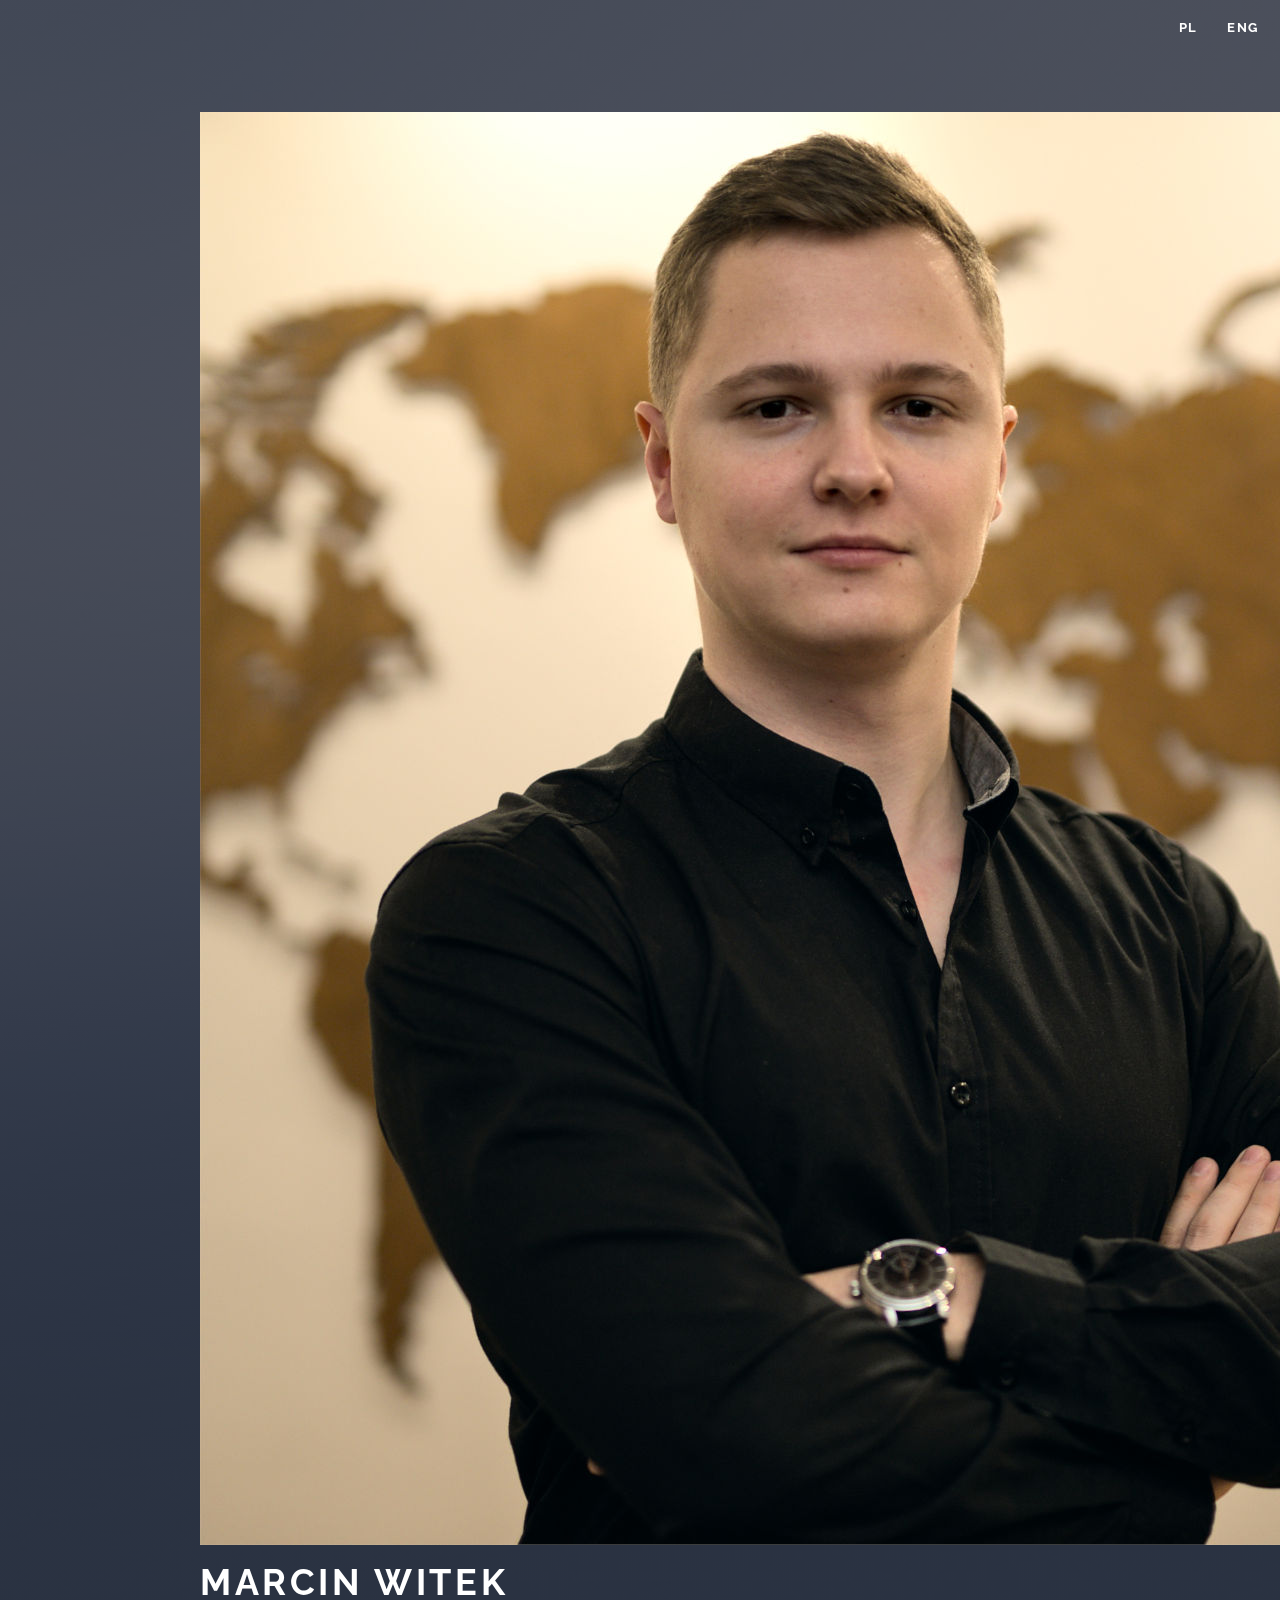
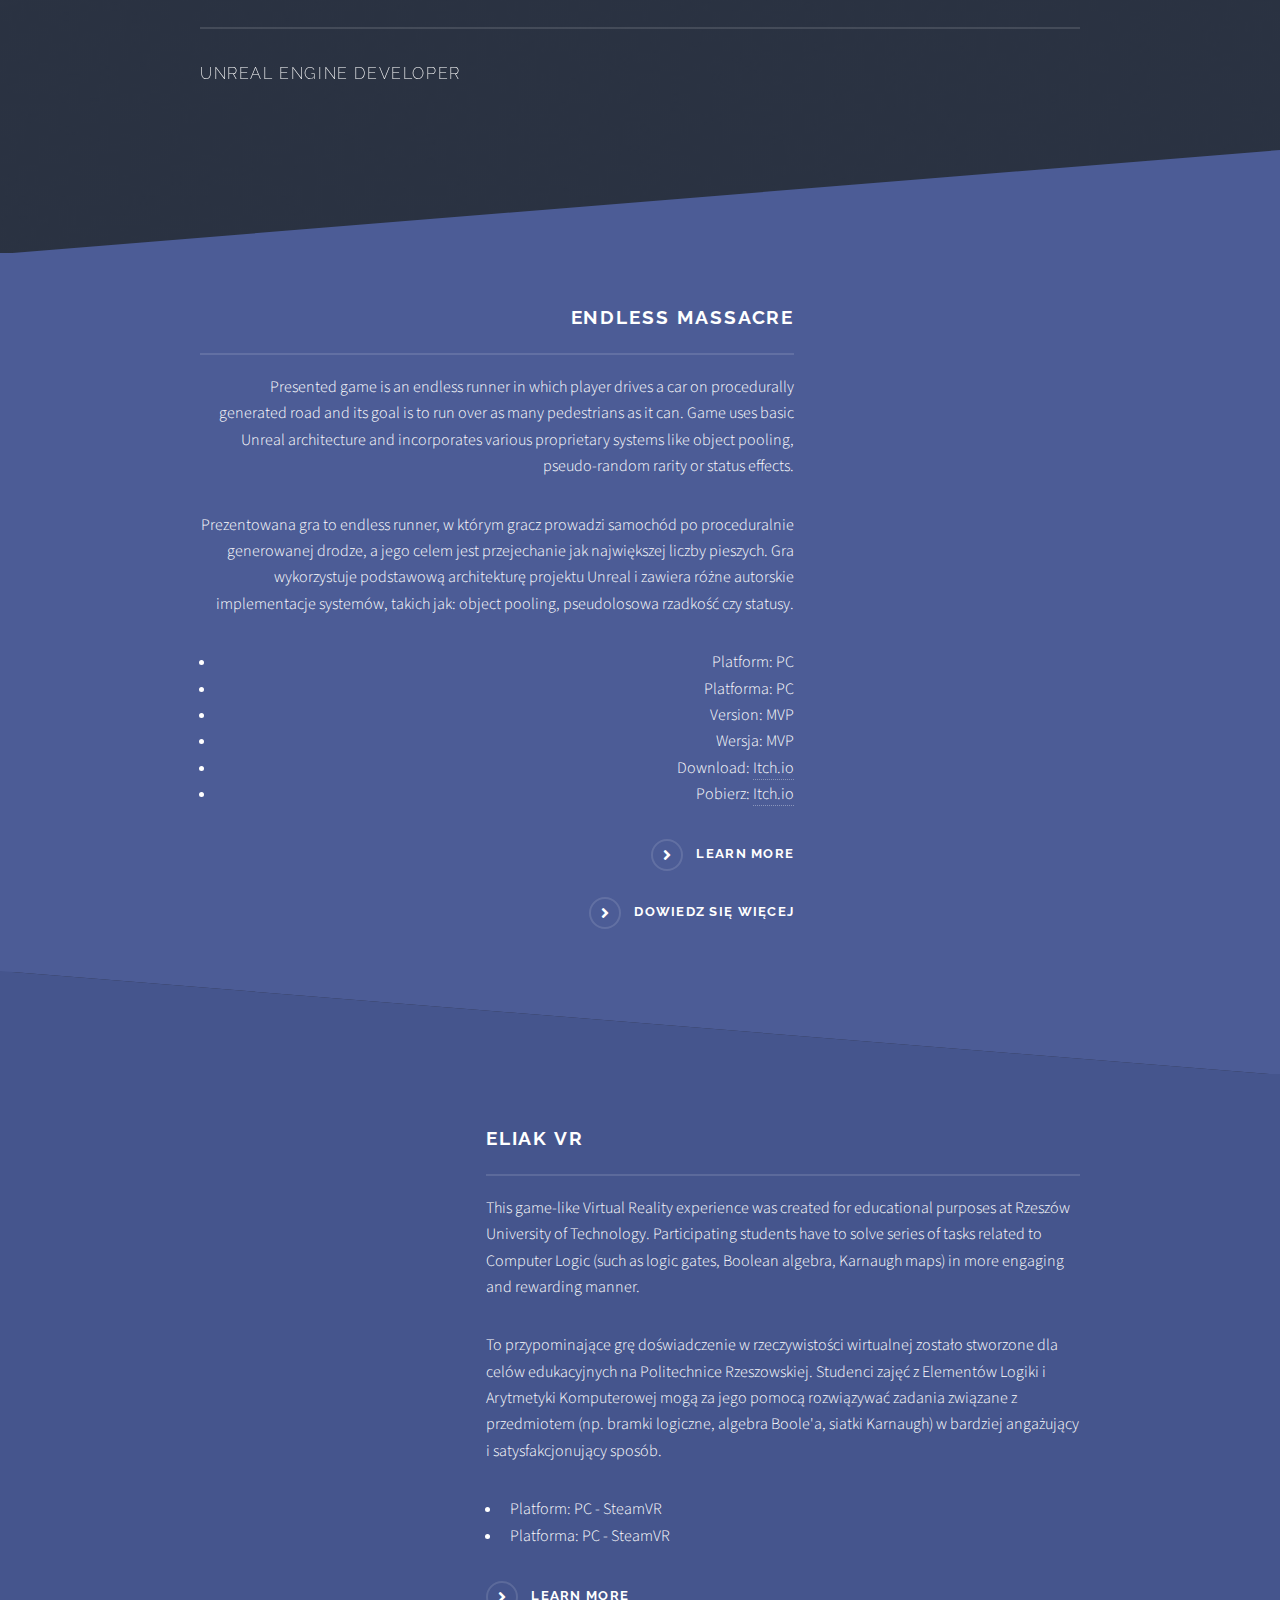
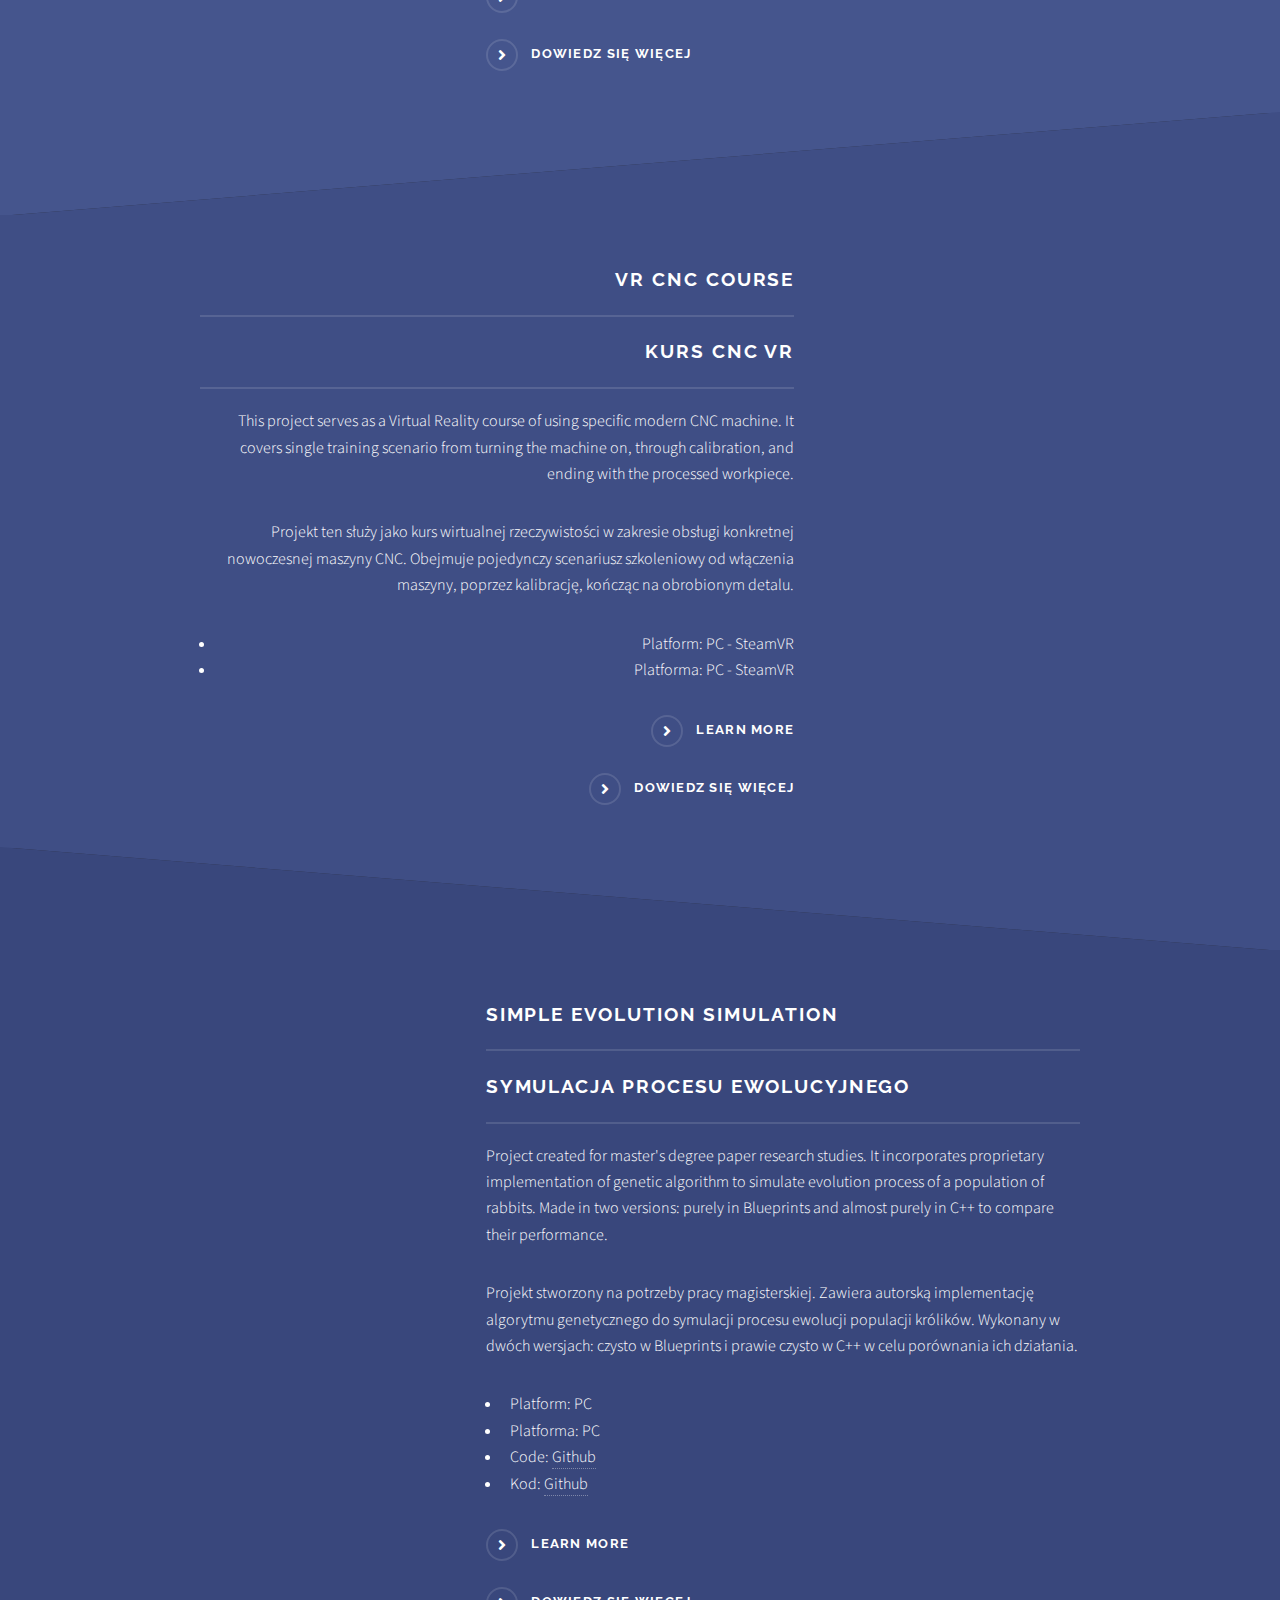
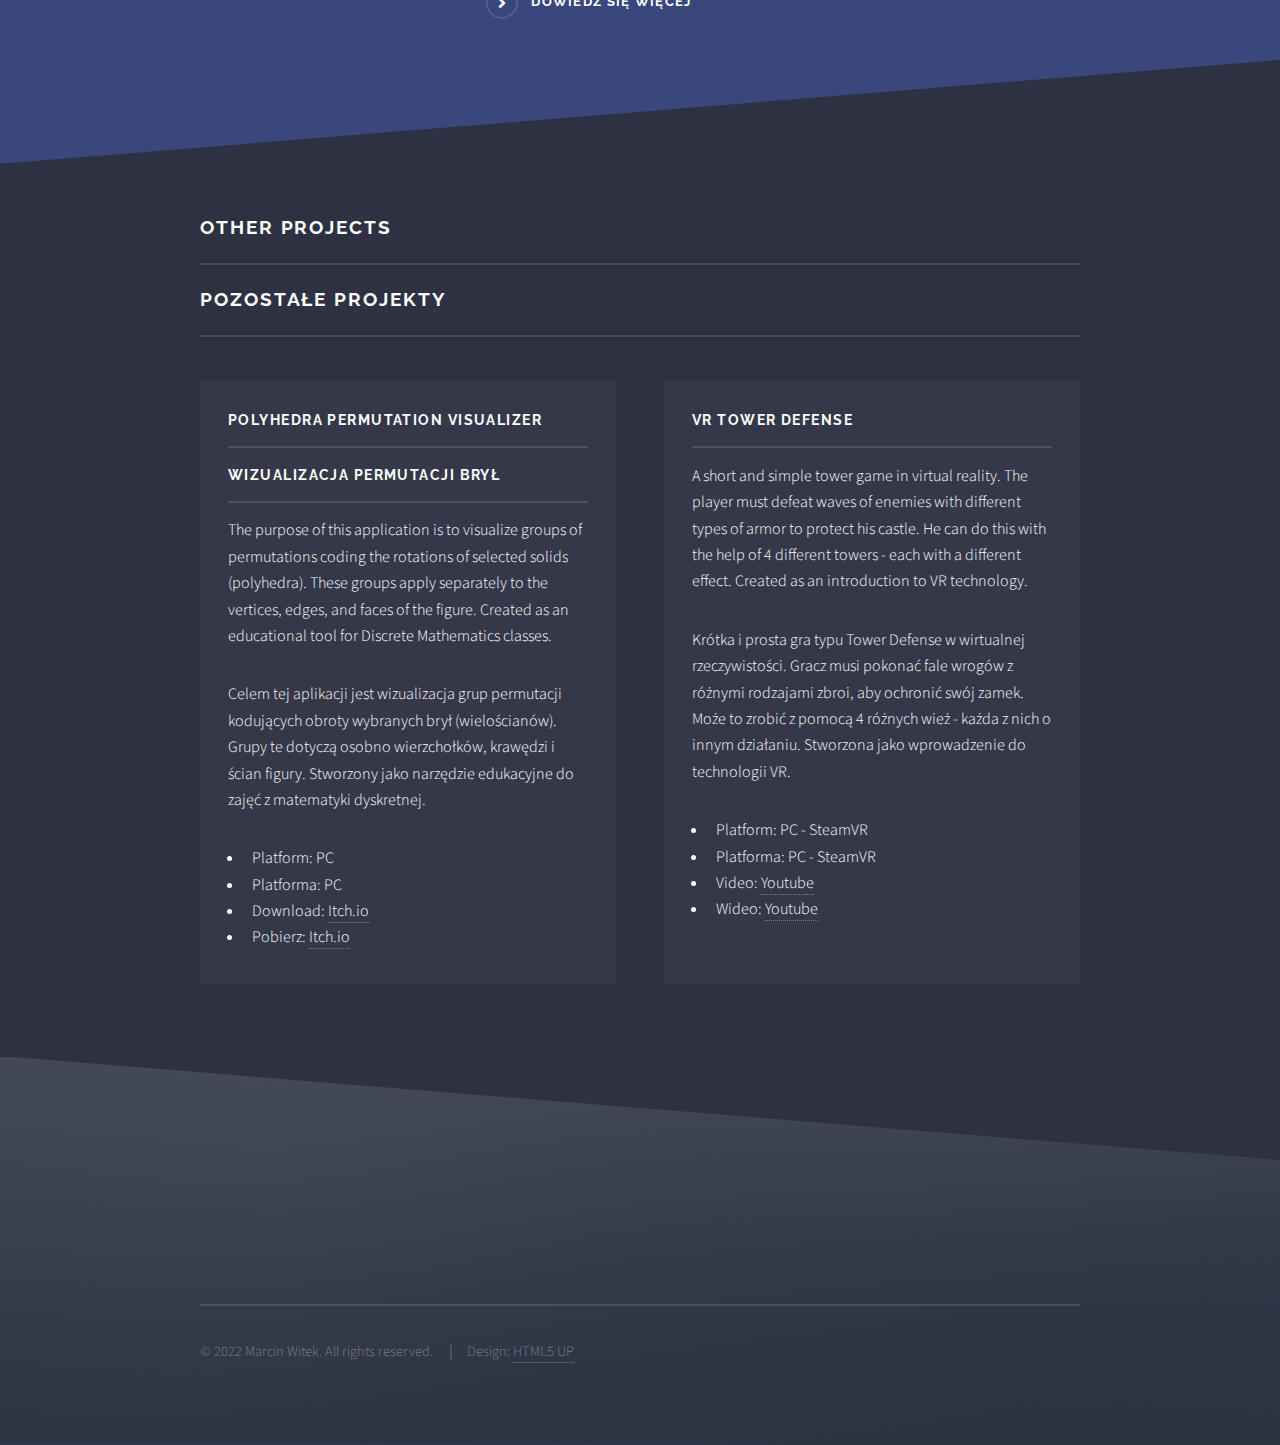
==== commit 1c79fcda: "Updated endless massacre project; minor changes to the other ones." ====
--- a/index.html
+++ b/index.html
@@ -5,179 +5,214 @@
 	Free for personal and commercial use under the CCA 3.0 license (html5up.net/license)
 -->
 <html>
-	<head>
-		<title>Solid State by HTML5 UP</title>
-		<meta charset="utf-8" />
-		<meta name="viewport" content="width=device-width, initial-scale=1, user-scalable=no" />
-		<link rel="stylesheet" href="assets/css/main.css" />
-		<noscript><link rel="stylesheet" href="assets/css/noscript.css" /></noscript>
-	</head>
-	<body class="is-preload">
-
-		<!-- Page Wrapper -->
-			<div id="page-wrapper">
-
-				<!-- Header -->
-					<header id="header" class="alt">
-						<h1><a href="index.html">Solid State</a></h1>
-						<nav>
-							<a href="#menu">Menu</a>
-						</nav>
-					</header>
-
-				<!-- Menu -->
-					<nav id="menu">
-						<div class="inner">
-							<h2>Menu</h2>
-							<ul class="links">
-								<li><a href="index.html">Home</a></li>
-								<li><a href="generic.html">Generic</a></li>
-								<li><a href="elements.html">Elements</a></li>
-								<li><a href="#">Log In</a></li>
-								<li><a href="#">Sign Up</a></li>
-							</ul>
-							<a href="#" class="close">Close</a>
-						</div>
-					</nav>
-
-				<!-- Banner -->
-					<section id="banner">
-						<div class="inner">
-							<div class="logo"><span class="icon fa-gem"></span></div>
-							<h2>This is Solid State</h2>
-							<p>Another free + fully responsive site template by <a href="http://html5up.net">HTML5 UP</a></p>
-						</div>
-					</section>
-
-				<!-- Wrapper -->
-					<section id="wrapper">
-
-						<!-- One -->
-							<section id="one" class="wrapper spotlight style1">
-								<div class="inner">
-									<a href="#" class="image"><img src="images/pic01.jpg" alt="" /></a>
-									<div class="content">
-										<h2 class="major">Magna arcu feugiat</h2>
-										<p>Lorem ipsum dolor sit amet, etiam lorem adipiscing elit. Cras turpis ante, nullam sit amet turpis non, sollicitudin posuere urna. Mauris id tellus arcu. Nunc vehicula id nulla dignissim dapibus. Nullam ultrices, neque et faucibus viverra, ex nulla cursus.</p>
-										<a href="#" class="special">Learn more</a>
-									</div>
-								</div>
-							</section>
-
-						<!-- Two -->
-							<section id="two" class="wrapper alt spotlight style2">
-								<div class="inner">
-									<a href="#" class="image"><img src="images/pic02.jpg" alt="" /></a>
-									<div class="content">
-										<h2 class="major">Tempus adipiscing</h2>
-										<p>Lorem ipsum dolor sit amet, etiam lorem adipiscing elit. Cras turpis ante, nullam sit amet turpis non, sollicitudin posuere urna. Mauris id tellus arcu. Nunc vehicula id nulla dignissim dapibus. Nullam ultrices, neque et faucibus viverra, ex nulla cursus.</p>
-										<a href="#" class="special">Learn more</a>
-									</div>
-								</div>
-							</section>
-
-						<!-- Three -->
-							<section id="three" class="wrapper spotlight style3">
-								<div class="inner">
-									<a href="#" class="image"><img src="images/pic03.jpg" alt="" /></a>
-									<div class="content">
-										<h2 class="major">Nullam dignissim</h2>
-										<p>Lorem ipsum dolor sit amet, etiam lorem adipiscing elit. Cras turpis ante, nullam sit amet turpis non, sollicitudin posuere urna. Mauris id tellus arcu. Nunc vehicula id nulla dignissim dapibus. Nullam ultrices, neque et faucibus viverra, ex nulla cursus.</p>
-										<a href="#" class="special">Learn more</a>
-									</div>
-								</div>
-							</section>
-
-						<!-- Four -->
-							<section id="four" class="wrapper alt style1">
-								<div class="inner">
-									<h2 class="major">Vitae phasellus</h2>
-									<p>Cras mattis ante fermentum, malesuada neque vitae, eleifend erat. Phasellus non pulvinar erat. Fusce tincidunt, nisl eget mattis egestas, purus ipsum consequat orci, sit amet lobortis lorem lacus in tellus. Sed ac elementum arcu. Quisque placerat auctor laoreet.</p>
-									<section class="features">
-										<article>
-											<a href="#" class="image"><img src="images/pic04.jpg" alt="" /></a>
-											<h3 class="major">Sed feugiat lorem</h3>
-											<p>Lorem ipsum dolor sit amet, consectetur adipiscing vehicula id nulla dignissim dapibus ultrices.</p>
-											<a href="#" class="special">Learn more</a>
-										</article>
-										<article>
-											<a href="#" class="image"><img src="images/pic05.jpg" alt="" /></a>
-											<h3 class="major">Nisl placerat</h3>
-											<p>Lorem ipsum dolor sit amet, consectetur adipiscing vehicula id nulla dignissim dapibus ultrices.</p>
-											<a href="#" class="special">Learn more</a>
-										</article>
-										<article>
-											<a href="#" class="image"><img src="images/pic06.jpg" alt="" /></a>
-											<h3 class="major">Ante fermentum</h3>
-											<p>Lorem ipsum dolor sit amet, consectetur adipiscing vehicula id nulla dignissim dapibus ultrices.</p>
-											<a href="#" class="special">Learn more</a>
-										</article>
-										<article>
-											<a href="#" class="image"><img src="images/pic07.jpg" alt="" /></a>
-											<h3 class="major">Fusce consequat</h3>
-											<p>Lorem ipsum dolor sit amet, consectetur adipiscing vehicula id nulla dignissim dapibus ultrices.</p>
-											<a href="#" class="special">Learn more</a>
-										</article>
-									</section>
-									<ul class="actions">
-										<li><a href="#" class="button">Browse All</a></li>
-									</ul>
-								</div>
-							</section>
-
-					</section>
-
-				<!-- Footer -->
-					<section id="footer">
-						<div class="inner">
-							<h2 class="major">Get in touch</h2>
-							<p>Cras mattis ante fermentum, malesuada neque vitae, eleifend erat. Phasellus non pulvinar erat. Fusce tincidunt, nisl eget mattis egestas, purus ipsum consequat orci, sit amet lobortis lorem lacus in tellus. Sed ac elementum arcu. Quisque placerat auctor laoreet.</p>
-							<form method="post" action="#">
-								<div class="fields">
-									<div class="field">
-										<label for="name">Name</label>
-										<input type="text" name="name" id="name" />
-									</div>
-									<div class="field">
-										<label for="email">Email</label>
-										<input type="email" name="email" id="email" />
-									</div>
-									<div class="field">
-										<label for="message">Message</label>
-										<textarea name="message" id="message" rows="4"></textarea>
-									</div>
-								</div>
-								<ul class="actions">
-									<li><input type="submit" value="Send Message" /></li>
-								</ul>
-							</form>
-							<ul class="contact">
-								<li class="icon solid fa-home">
-									Untitled Inc<br />
-									1234 Somewhere Road Suite #2894<br />
-									Nashville, TN 00000-0000
-								</li>
-								<li class="icon solid fa-phone">(000) 000-0000</li>
-								<li class="icon solid fa-envelope"><a href="#">information@untitled.tld</a></li>
-								<li class="icon brands fa-twitter"><a href="#">twitter.com/untitled-tld</a></li>
-								<li class="icon brands fa-facebook-f"><a href="#">facebook.com/untitled-tld</a></li>
-								<li class="icon brands fa-instagram"><a href="#">instagram.com/untitled-tld</a></li>
-							</ul>
-							<ul class="copyright">
-								<li>&copy; Untitled Inc. All rights reserved.</li><li>Design: <a href="http://html5up.net">HTML5 UP</a></li>
-							</ul>
-						</div>
-					</section>
-
-			</div>
-
-		<!-- Scripts -->
-			<script src="assets/js/jquery.min.js"></script>
-			<script src="assets/js/jquery.scrollex.min.js"></script>
-			<script src="assets/js/browser.min.js"></script>
-			<script src="assets/js/breakpoints.min.js"></script>
-			<script src="assets/js/util.js"></script>
-			<script src="assets/js/main.js"></script>
-
-	</body>
+<head>
+    <title>Marcin Witek | Portfolio</title>
+    <meta charset="utf-8"/>
+    <meta name="viewport" content="width=device-width, initial-scale=1, user-scalable=no"/>
+    <link rel="stylesheet" href="assets/css/main.css"/>
+    <noscript>
+        <link rel="stylesheet" href="assets/css/noscript.css"/>
+    </noscript>
+</head>
+<body class="is-preload">
+
+<!-- Page Wrapper -->
+<div id="page-wrapper">
+
+    <!-- Header -->
+    <header id="header" class="alt">
+        <h1><a href="index.html">Marcin Witek | Portfolio</a></h1>
+        <nav>
+            <a class="menu" href="#lang" lang="pl">PL</a>
+            <a class="menu" href="#lang" lang="en">ENG</a>
+        </nav>
+    </header>
+
+    <!-- Banner -->
+    <section id="banner">
+        <div class="inner">
+            <div class="mugshot"><img src="images/willy_01.jpg" alt=""/></div>
+            <h2>Marcin Witek</h2>
+            <p>Unreal Engine Developer</p>
+        </div>
+    </section>
+
+    <!-- Wrapper -->
+    <section id="wrapper">
+
+        <!-- One -->
+        <section id="one" class="wrapper spotlight style1">
+            <div class="inner">
+                <a href="endless-massacre.html" class="image"><img src="images/endless/endless-promo-low.jpg"
+                                                                   alt=""/></a>
+                <div class="content">
+                    <h2 class="major">Endless Massacre</h2>
+                    <p lang="en">Presented game is an endless runner in which player drives a car on procedurally generated road
+                        and its goal is to run over as many pedestrians as it can. Game uses basic Unreal architecture
+                        and incorporates various proprietary systems like object pooling, pseudo-random rarity or status
+                        effects.</p>
+                    <p lang="pl">Prezentowana gra to endless runner, w którym gracz prowadzi samochód po proceduralnie
+                        generowanej drodze, a jego celem jest przejechanie jak największej liczby pieszych. Gra
+                        wykorzystuje podstawową architekturę projektu Unreal i zawiera różne autorskie implementacje systemów, takich jak: object
+                        pooling, pseudolosowa rzadkość czy statusy.</p>
+                    <ul>
+                        <li lang="en">Platform: PC</li>
+                        <li lang="pl">Platforma: PC</li>
+                        <li lang="en">Version: MVP</li>
+                        <li lang="pl">Wersja: MVP</li>
+                        <li lang="en">Download: <a href="https://gamedevwilly.itch.io/endless-massacre"
+                                         target="_blank">Itch.io</a></li>
+                        <li lang="pl">Pobierz: <a href="https://gamedevwilly.itch.io/endless-massacre"
+                                         target="_blank">Itch.io</a></li>
+<!--                        <li>Code: <a href="https://github.com/Willy-MW/endless-massacre" target="_blank">Github</a></li>-->
+                    </ul>
+                    <a href="endless-massacre.html" class="special" lang="en">Learn more</a>
+                    <a href="endless-massacre.html" class="special" lang="pl">Dowiedz się więcej</a>
+                </div>
+            </div>
+        </section>
+
+        <!-- Two -->
+        <section id="two" class="wrapper alt spotlight style2">
+            <div class="inner">
+                <a href="eliak-vr.html" class="image"><img src="images/eliak/eliak-promo-01.jpg" alt=""/></a>
+                <div class="content">
+                    <h2 class="major">ELiAK VR</h2>
+                    <p lang="en">This game-like Virtual Reality experience was created for educational purposes at Rzeszów
+                        University of Technology. Participating students have to solve series of tasks related to
+                        Computer Logic (such as logic gates, Boolean algebra, Karnaugh maps) in more engaging and
+                        rewarding manner.</p>
+                    <p lang="pl">To przypominające grę doświadczenie w rzeczywistości wirtualnej zostało stworzone dla
+                        celów edukacyjnych na Politechnice Rzeszowskiej. Studenci zajęć z Elementów Logiki i Arytmetyki
+                        Komputerowej mogą za jego pomocą rozwiązywać zadania związane z przedmiotem (np. bramki
+                        logiczne, algebra Boole'a, siatki Karnaugh) w bardziej angażujący i satysfakcjonujący
+                        sposób.</p>
+                    <ul>
+                        <li lang="en">Platform: PC - SteamVR</li>
+                        <li lang="pl">Platforma: PC - SteamVR</li>
+                    </ul>
+                    <a href="eliak-vr.html" class="special" lang="en">Learn more</a>
+                    <a href="eliak-vr.html" class="special" lang="pl">Dowiedz się więcej</a>
+                </div>
+            </div>
+        </section>
+
+        <!-- Three -->
+        <section id="three" class="wrapper spotlight style3">
+            <div class="inner">
+                <a href="vr-cnc.html" class="image"><img src="images/cnc/cnc-promo.jpg" alt=""/></a>
+                <div class="content">
+                    <h2 class="major" lang="en">VR CNC Course</h2>
+                    <h2 class="major" lang="pl">Kurs CNC VR</h2>
+                    <p lang="en">This project serves as a Virtual Reality course of using specific modern CNC machine. It covers
+                        single training scenario from turning the machine on, through calibration, and ending with the
+                        processed workpiece.</p>
+                    <p lang="pl">Projekt ten służy jako kurs wirtualnej rzeczywistości w zakresie obsługi konkretnej
+                        nowoczesnej maszyny CNC. Obejmuje pojedynczy scenariusz szkoleniowy od włączenia maszyny,
+                        poprzez kalibrację, kończąc na obrobionym detalu.</p>
+                    <ul>
+                        <li lang="en">Platform: PC - SteamVR</li>
+                        <li lang="pl">Platforma: PC - SteamVR</li>
+                    </ul>
+                    <a href="vr-cnc.html" class="special" lang="en">Learn more</a>
+                    <a href="vr-cnc.html" class="special" lang="pl">Dowiedz się więcej</a>
+                </div>
+            </div>
+        </section>
+
+        <!-- Four -->
+        <section id="four" class="wrapper alt spotlight style4">
+            <div class="inner">
+                <a href="evolution-simulation.html" class="image"><img src="images/evolution/evolution-promo.jpg" alt=""/></a>
+                <div class="content">
+                    <h2 class="major" lang="en">Simple Evolution Simulation</h2>
+                    <h2 class="major" lang="pl">Symulacja procesu ewolucyjnego</h2>
+                    <p lang="en">Project created for master's degree paper research studies. It incorporates proprietary implementation
+                        of genetic algorithm to simulate evolution process of a population of rabbits. Made in two
+                        versions: purely in Blueprints and almost purely in C++ to compare their performance.</p>
+                    <p lang="pl">Projekt stworzony na potrzeby pracy magisterskiej. Zawiera autorską implementację
+                        algorytmu genetycznego do symulacji procesu ewolucji populacji królików. Wykonany w dwóch
+                        wersjach: czysto w Blueprints i prawie czysto w C++ w celu porównania ich działania.</p>
+                    <ul>
+                        <li lang="en">Platform: PC</li>
+                        <li lang="pl">Platforma: PC</li>
+                        <li lang="en">Code: <a href="https://github.com/Willy-MW/evolution-simulation" target="_blank">Github</a></li>
+                        <li lang="pl">Kod: <a href="https://github.com/Willy-MW/evolution-simulation" target="_blank">Github</a></li>
+                    </ul>
+                    <a href="evolution-simulation.html" class="special" lang="en">Learn more</a>
+                    <a href="evolution-simulation.html" class="special" lang="pl">Dowiedz się więcej</a>
+                </div>
+            </div>
+        </section>
+
+        <!-- Five -->
+        <section id="five" class="wrapper style1">
+            <div class="inner">
+                <h2 class="major" lang="en">Other projects</h2>
+                <h2 class="major" lang="pl">Pozostałe projekty</h2>
+                <section class="features">
+                    <article>
+                        <a class="image"><img src="images/prv-01.jpg" alt=""/></a>
+                        <h3 class="major" lang="en">Polyhedra permutation visualizer</h3>
+                        <h3 class="major" lang="pl">Wizualizacja permutacji brył</h3>
+                        <p class="justify" lang="en">The purpose of this application is to visualize groups of permutations coding
+                            the rotations of selected solids (polyhedra). These groups apply separately to the vertices,
+                            edges, and faces of the figure. Created as an educational tool for Discrete Mathematics
+                            classes.</p>
+                        <p class="justify" lang="pl">Celem tej aplikacji jest wizualizacja grup permutacji kodujących
+                            obroty wybranych brył (wielościanów). Grupy te dotyczą osobno wierzchołków, krawędzi i ścian
+                            figury. Stworzony jako narzędzie edukacyjne do zajęć z matematyki dyskretnej.</p>
+                        <ul>
+                            <li lang="en">Platform: PC</li>
+                            <li lang="pl">Platforma: PC</li>
+                            <li lang="en">Download: <a href="https://gamedevwilly.itch.io/polyhedra-permutation-visualizer">Itch.io</a>
+                            <li lang="pl">Pobierz: <a href="https://gamedevwilly.itch.io/polyhedra-permutation-visualizer">Itch.io</a>
+                            </li>
+                        </ul>
+                    </article>
+                    <article>
+                        <a class="image"><img src="images/vrtd-01.jpg" alt=""/></a>
+                        <h3 class="major">VR Tower Defense</h3>
+                        <p class="justify" lang="en">A short and simple tower game in virtual reality. The
+                            player must defeat waves of enemies with different types of armor to protect his castle. He
+                            can do this with the help of 4 different towers - each with a different effect. Created as
+                            an introduction to VR technology.</p>
+                        <p class="justify" lang="pl">Krótka i prosta gra typu Tower Defense w wirtualnej rzeczywistości.
+                            Gracz musi pokonać fale wrogów z różnymi rodzajami zbroi, aby ochronić swój zamek. Może to
+                            zrobić z pomocą 4 różnych wież - każda z nich o innym działaniu. Stworzona jako wprowadzenie
+                            do technologii VR.</p>
+                        <ul>
+                            <li lang="en">Platform: PC - SteamVR</li>
+                            <li lang="pl">Platforma: PC - SteamVR</li>
+                            <li lang="en">Video: <a href="https://youtu.be/4Unc2NxpJ_s">Youtube</a></li>
+                            <li lang="pl">Wideo: <a href="https://youtu.be/4Unc2NxpJ_s">Youtube</a></li>
+                        </ul>
+                    </article>
+                </section>
+            </div>
+        </section>
+
+    </section>
+
+    <!-- Footer -->
+    <section id="footer">
+        <div class="inner">
+            <ul class="copyright">
+                <li>&copy; 2022 Marcin Witek. All rights reserved.</li>
+                <li>Design: <a href="http://html5up.net">HTML5 UP</a></li>
+            </ul>
+        </div>
+    </section>
+
+</div>
+
+<!-- Scripts -->
+<script src="assets/js/jquery.min.js"></script>
+<script src="assets/js/jquery.scrollex.min.js"></script>
+<script src="assets/js/browser.min.js"></script>
+<script src="assets/js/breakpoints.min.js"></script>
+<script src="assets/js/util.js"></script>
+<script src="assets/js/main.js"></script>
+
+</body>
 </html>